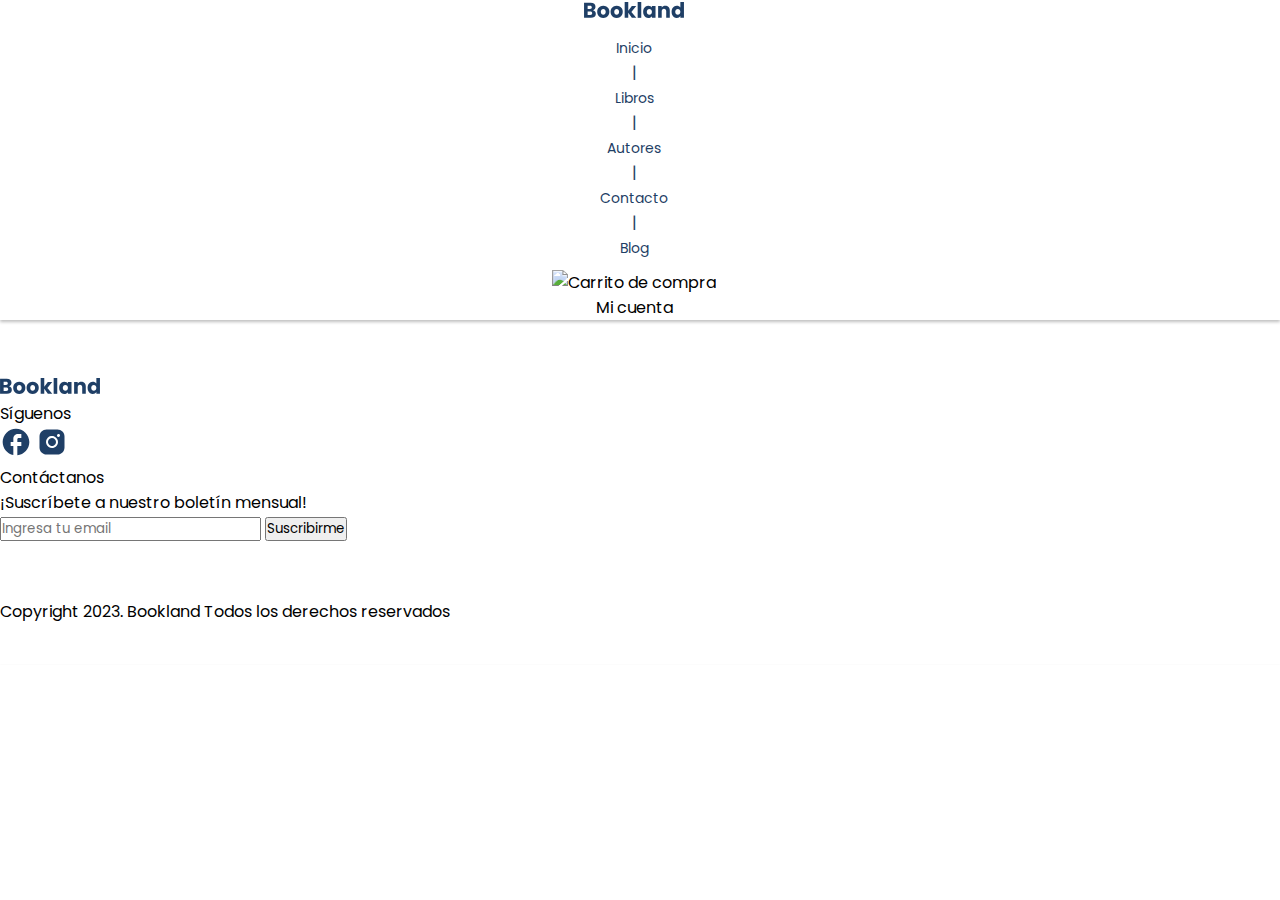
==== pages/autores.html @ 427bb7d8 "Styled Home: navbar, sections and footer." ====
<!DOCTYPE html>
<html lang="es">
    <head>
        <meta charset="UTF-8">
        <meta http-equiv="X-UA-Compatible" content="IE=edge">
        <meta name="viewport" content="width=device-width, initial-scale=1.0">
        <title>Autores</title>
        <!-- Favicon -->
        <link rel="shortcut icon" href="../book.ico" type="image/x-icon">
        <!-- Estilos-->
        <link rel="stylesheet" href="../css/style.css">
        <!-- Bootstrap -->
        <link href="https://cdn.jsdelivr.net/npm/bootstrap@5.3.0-alpha1/dist/css/bootstrap.min.css" rel="stylesheet" integrity="sha384-GLhlTQ8iRABdZLl6O3oVMWSktQOp6b7In1Zl3/Jr59b6EGGoI1aFkw7cmDA6j6gD" crossorigin="anonymous">
    </head>

    <body>

        <!-- Cabecera -->
        <header class="d-flex justify-content-around">

            <!-- Lista desordenada de navagación -->
            <nav class="navbar d-flex justify-content-around align-items-center w-100">
                <div>
                    <img src="../assets/img/Logo/blue-logo.svg" width="100px" alt="Logo Bookland">
                </div>
                <ul class="navbar-menu color-dark-blue d-flex justify-content-evenly w-50">
                    <li>
                        <a class="link-navbar" href="../index.html">Inicio</a>
                    </li>
                    <div>|</div>
                    <li>
                        <a class="link-navbar" href="./libros.html">Libros</a>
                    </li>
                    <div>|</div>
                    <li>
                        <a class="link-navbar" href="#">Autores</a>
                    </li>
                    <div>|</div>
                    <li>
                        <a class="link-navbar" href="./contacto.html">Contacto</a>
                    </li>
                    <div>|</div>
                    <li>
                        <a class="link-navbar" href="./blog.html">Blog</a>
                    </li>
                </ul>
                <div class="d-flex align-items-center">
                    <img src="../assets/img/Iconos/carrito.svg" width="32px" alt="Carrito de compra">
                    <p class="mb-0 ms-4">Mi cuenta</p>
                </div>
            </nav>

        </header>

        <main>

        </main>


        <!-- Pie de página -->
        <footer>
            <div class="d-flex justify-content-around">
                <div>
                    <img src="../assets/img/Logo/blue-logo.svg" width="100px" alt="Logo Bookland">
                </div>
                
                <div>
                    <p>Síguenos</p>
                    <div>
                        <img src="../assets/img/Iconos/facebook.svg" alt="Logo Facebook">
                        <img src="../assets/img/Iconos/instagram.svg" alt="Logo Instagram">
                    </div>
                </div>
    
                <div>
                    <p>Contáctanos</p>
                </div>
    
                <div>
                    <p>¡Suscríbete a nuestro boletín mensual!</p>
                    <div>
                        <input type="text" placeholder="Ingresa tu email">
                        <button>Suscribirme</button>
                    </div>
                </div>
            </div>

            <div class="copyright-wrapper d-flex justify-content-around w-100">
                <p>Copyright 2023. Bookland Todos los derechos reservados</p>
            </div>
            
        </footer>
        
    </body>
</html>
---- css/style.css ----
/* Imports */
@import url('https://fonts.googleapis.com/css2?family=Poppins:ital,wght@0,300;0,400;0,500;0,600;1,300;1,400;1,500;1,600&display=swap');

*{
    margin: 0;
    padding: 0;
    box-sizing: border-box;
    font-family: 'Poppins';
}

/* Estilos del Header */
header{
    box-shadow: 0px 2px 3px rgba(0, 0, 0, 0.25);
    position: sticky;
    top: 0;
    background-color: white;
    z-index: 1;
}

/* Estilos nav */
.navbar {
    text-align: center;
    max-width: 1268px;
}

.navbar-menu {
    list-style: none;
    margin: 10px;
}
.link-navbar {
    text-decoration: none;
    font-size: 14px;
    color: #1F3F66;
}


/* Estilos de la sección principal */

section {
    height: 100vh;
}

.hero-image-home img {
    width: 100%;
    max-width: 298px;
}

#hero-home {
    width: 100%;
    position: relative;
}

.hero-text-wrapper {
    width: 100%;
    max-width: 585px;
}

.title-hero-home {
    font-size: 44px;
    font-weight: bold;
    color: #1F3F66;
    margin-bottom: 8px;
}

.cta-btn {
    background-color: #1F3F66 !important;
    margin-top: 40px;
}

.hero-shapes {
    position: absolute;
    width: 100%;
    height: 100%;
    overflow: hidden;
    top: 0;
}
#hero-wavy-light-blue {
    position: absolute;
    right: 0;
    bottom: 0;
    z-index: -2;
}
#hero-wavy-dark-blue {
    position: absolute;
    right: 0;
    bottom: 0;
    z-index: -1;
}

#hero-dots {
    position: absolute;
    left: 0;
    bottom: 0;
    z-index: -1;
}

.paragraph-section {
    font-size: 16px;
    font-weight: regular;
    color: #424242;
    margin: 8px 0 0 0;
}

/* Section Novedades */

#section-novedades {
    position: relative;
    display: flex;
    justify-content: space-around;
    align-items: center;
}

.N-text-wrapper {
    width: 100%;
    max-width: 409px;
}

.N-books-wrapper {
    display: flex;
    gap: 40px;
    overflow: hidden;
}
.N-book-card {
    width: 250px;
    display: flex;
    flex-direction: column;
    align-items: center;
}
.book-cover {
    width: 250px;
    height: 312px;
    border-radius: 40px;
    overflow: hidden;
}
.book-name {
    font-weight: 700;
    margin-top: 16px;
}
.book-author {
    margin-top: 8px;
}
.book-price {
    margin-top: 24px;
}

.N-wavy-light-blue {
    position: absolute;
    width: 100%;
    height: 100%;
    overflow: hidden;
    top: 0;
}
#N-wavy-light-blue {
    position: absolute;
    left: 0;
    bottom: 0;
}

/* Section descuentos */

#section-descuentos {
    width: 100%;
    position: relative;
}

.D-text-wrapper {
    max-width: 521px;
}

.subtitle {
    font-size: 36px;
    font-weight: bold;
    color: #1F3F66
}

.D-img {
    width: 539px;
    height: 418px;
}

.D-dots {
    position: absolute;
    width: 100%;
    height: 100%;
    overflow: hidden;
    top: 0;
}
#D-dots {
    position: absolute;
    right: 0;
    bottom: 0;
}

/* Section: Bestsellers */
#section-best-sellers {
    position: relative;
    display: flex;
    justify-content: space-around;
    align-items: center;
}

#BS-shapes {
    position: absolute;
    width: 100%;
    height: 100%;
    overflow: hidden;
    top: 0;
}
#BS-left-wavy-shape {
    position: absolute;
    left: 0;
    top: 0;
}
#BS-right-wavy-shape {
    position: absolute;
    right: 0;
    bottom: 0;
}

/* Section: Article Blog */
#section-article-blog {
    width: 100%;
    position: relative;
}

.AB-text-wrapper{
    max-width: 578px;
}
.AB-img {
    width: 430px;
    height: 334px;
}

.AB-circles {
    position: absolute;
    width: 100%;
    height: 100%;
    overflow: hidden;
    top: 0;
}
#AB-circles {
    position: absolute;
    left: 44px;
    bottom: 0;
}
/* Section: Comentarios Clientes */
#section-comentarios-clientes {
    width: 100%;
    position: relative;
}

.CC-text-wrapper {
    width: 100%;
    max-width: 454px;
}

.CC-reviews {
    background-color: #1F3F66;
    width: 100%;
    height: 100%;
}
.CC-wavy-light-blue {
    position: absolute;
    width: 100%;
    height: 100%;
    overflow: hidden;
    top: 0;
}
#CC-wavy-light-blue {
    position: absolute;
    left: 0;
    bottom: 0;
}

.color-dark-blue {
    color: #1F3F66;
}

.copyright-wrapper {
    margin-top: 58px;
}

/* Estilos del Footer */

footer {
    padding: 56px 0 40px;
    background: white;
    box-shadow: 0px -2px 3px rgba(0, 0, 0, 0.25);
}
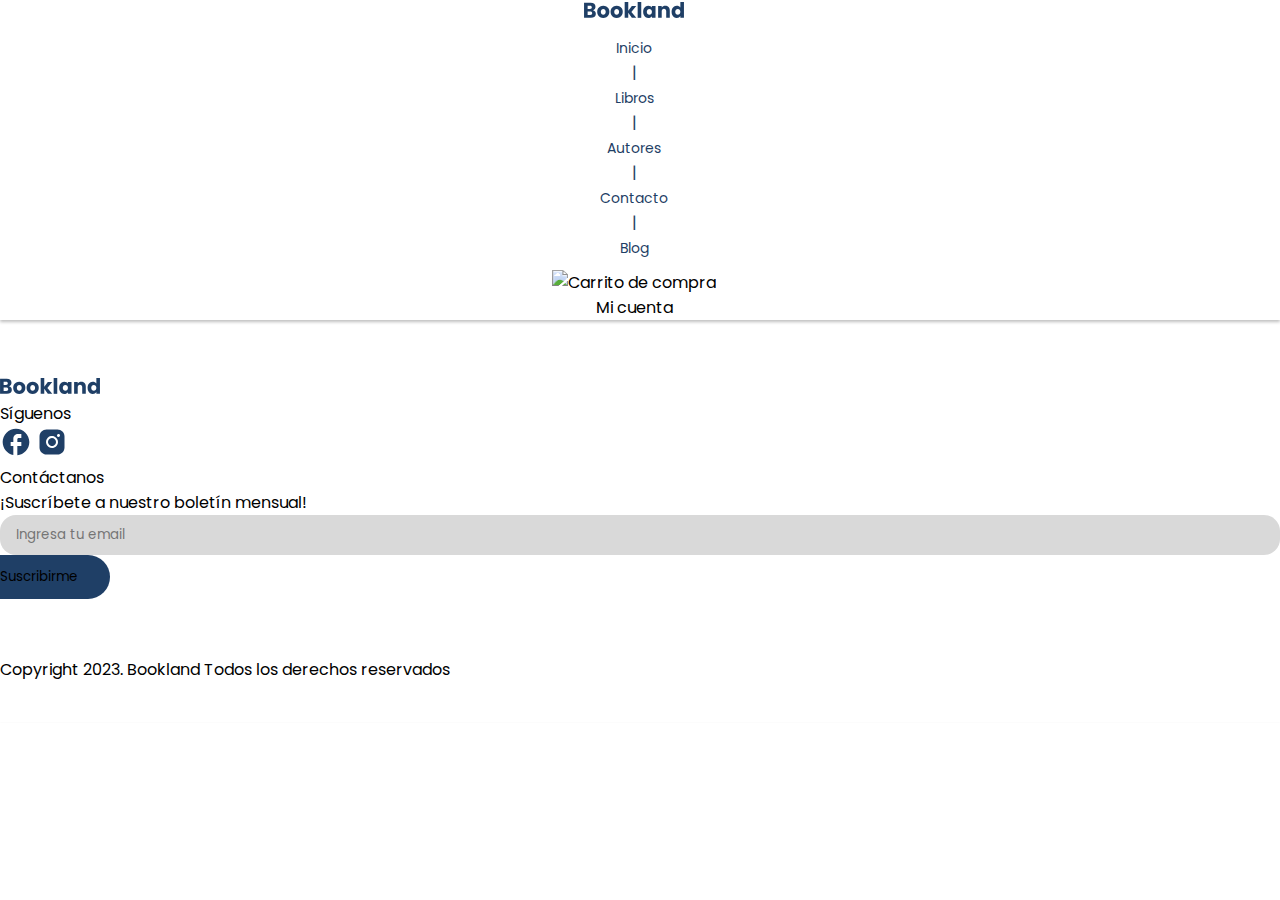
==== commit 36fae4a6: "Cambios en la página de contacto y en la home" ====
--- a/pages/autores.html
+++ b/pages/autores.html
@@ -7,10 +7,10 @@
         <title>Autores</title>
         <!-- Favicon -->
         <link rel="shortcut icon" href="../book.ico" type="image/x-icon">
+        <!-- Bootstrap -->
+        <link href="https://cdn.jsdelivr.net/npm/bootstrap@5.3.0-alpha1/dist/css/bootstrap.min.css" rel="stylesheet" integrity="sha384-GLhlTQ8iRABdZLl6O3oVMWSktQOp6b7In1Zl3/Jr59b6EGGoI1aFkw7cmDA6j6gD" crossorigin="anonymous">
         <!-- Estilos-->
         <link rel="stylesheet" href="../css/style.css">
-        <!-- Bootstrap -->
-        <link href="https://cdn.jsdelivr.net/npm/bootstrap@5.3.0-alpha1/dist/css/bootstrap.min.css" rel="stylesheet" integrity="sha384-GLhlTQ8iRABdZLl6O3oVMWSktQOp6b7In1Zl3/Jr59b6EGGoI1aFkw7cmDA6j6gD" crossorigin="anonymous">
     </head>
 
     <body>
@@ -21,7 +21,9 @@
             <!-- Lista desordenada de navagación -->
             <nav class="navbar d-flex justify-content-around align-items-center w-100">
                 <div>
-                    <img src="../assets/img/Logo/blue-logo.svg" width="100px" alt="Logo Bookland">
+                    <a href="../index.html">
+                        <img src="../assets/img/Logo/blue-logo.svg" width="100px" alt="Logo Bookland">
+                    </a>
                 </div>
                 <ul class="navbar-menu color-dark-blue d-flex justify-content-evenly w-50">
                     <li>
@@ -78,9 +80,9 @@
     
                 <div>
                     <p>¡Suscríbete a nuestro boletín mensual!</p>
-                    <div>
-                        <input type="text" placeholder="Ingresa tu email">
-                        <button>Suscribirme</button>
+                    <div class="d-flex align-items-center">
+                        <input class="footer-suscription-input" type="text" placeholder="Ingresa tu email">
+                        <button id="button-suscribe" class="btn btn-primary cta-btn">Suscribirme</button>
                     </div>
                 </div>
             </div>
--- a/css/style.css
+++ b/css/style.css
@@ -62,13 +62,27 @@
     margin-bottom: 8px;
 }
 
+#atomic-habits-img {
+    box-shadow: 0 0 10px rgba(0, 0, 0, 0.5);
+}
+
+.book-image {
+    object-fit: cover;
+    height: 100%;
+}
 .cta-btn {
-    background-color: #1F3F66 !important;
+    background-color: #1F3F66;
     margin-top: 40px;
+    border: 0;
+    border-radius: 32px;
+    padding: 12px 32px;
+}
+
+.cta-btn:hover, .cta-btn:active {
+    background-color: #9CBFE9 !important;
 }
 
 .hero-shapes {
-    position: absolute;
     width: 100%;
     height: 100%;
     overflow: hidden;
@@ -131,10 +145,12 @@
     height: 312px;
     border-radius: 40px;
     overflow: hidden;
+    text-align: center;
 }
 .book-name {
     font-weight: 700;
     margin-top: 16px;
+    text-align: center;
 }
 .book-author {
     margin-top: 8px;
@@ -148,7 +164,7 @@
     width: 100%;
     height: 100%;
     overflow: hidden;
-    top: 0;
+    z-index: -2;
 }
 #N-wavy-light-blue {
     position: absolute;
@@ -184,6 +200,7 @@
     height: 100%;
     overflow: hidden;
     top: 0;
+    z-index: -2;
 }
 #D-dots {
     position: absolute;
@@ -283,7 +300,139 @@
 /* Estilos del Footer */
 
 footer {
+    z-index: 10;
     padding: 56px 0 40px;
-    background: white;
+    background-color: white;
     box-shadow: 0px -2px 3px rgba(0, 0, 0, 0.25);
+}
+
+.social-media-icons-wrapper{
+    display: flex;
+    justify-content: space-between;
+}
+
+.social-media-icons-wrapper a{
+    color: #1F3F66;
+    font-size: 24px;
+    text-decoration: none;
+}
+
+.footer-suscription-input{
+    border: 0;
+    background-color: #D9D9D9;
+    border-radius: 16px;
+    padding: 10px 16px;
+    width: 100%; 
+}
+
+#button-suscribe {
+    margin: 0;
+    transform: translateX(-32px);
+}
+
+
+/* Estilos página de contacto */
+.title-contacto {
+    font-size: 44px;
+    font-weight: bold;
+    color: #1F3F66;
+    margin-bottom: 16px;
+}
+
+.contact-paragraph-thanks{
+    font-size: 18px;
+    color: #1F3F66;
+    font-weight: 600;
+}
+.contacto-mapa {
+    width: 539px;
+    height: 418px;
+}
+.contacto-mapa iframe{
+    width: 100%;
+    height: 100%;
+}
+
+.contact-wavies-wrapper {
+    position: absolute;
+    width: 100%;
+    height: 100%;
+    overflow: hidden;
+    top: 0;
+}
+#contact-left-top-wavy{
+    position: absolute;
+    left: 0;
+    top: 64px;
+    z-index: -1;
+}
+#contact-right-bottom-wavy{
+    position: absolute;
+    right: 0;
+    bottom: -36px;
+    z-index: -1;
+}
+
+.blue-space-left{
+    background-color: #1F3F66;
+    position: relative;
+}
+
+#white-circles{
+    position: absolute;
+    top: 40px;
+    right: -5px;
+}
+
+#C-left-wavy-shape{
+    position: absolute;
+    left: 0;
+    bottom: 0;
+
+}
+
+.contacto-formulario-wrapper h1{
+    font-weight: 600;
+    font-size: 56px;
+    color: #1F3F66;
+    margin-top: 108px;
+}
+
+#section-contacto-formulario {
+    display: grid;
+    grid-template-columns: repeat(2,1fr);
+    height: 100%;
+    
+
+}
+
+.contacto-formulario-wrapper {
+    margin-left: 80px;
+    min-width: 512px;
+}
+
+.form-label{
+    font-weight: 600;
+    font-size: 20px;
+    color: #1F3F66;
+}
+
+.input, .box-message{
+    border: 0;
+    background-color: #D9D9D9;
+    display: block;
+    border-radius: 16px;
+    padding: 10px 16px;
+    margin-top: 6px;
+    margin-bottom: 32px; 
+    width: 90%;
+}
+
+.box-message{
+    margin-bottom: 0;
+}
+
+.btn-group-wrapper{
+    width: 90%;
+    margin-bottom: 80px;
 }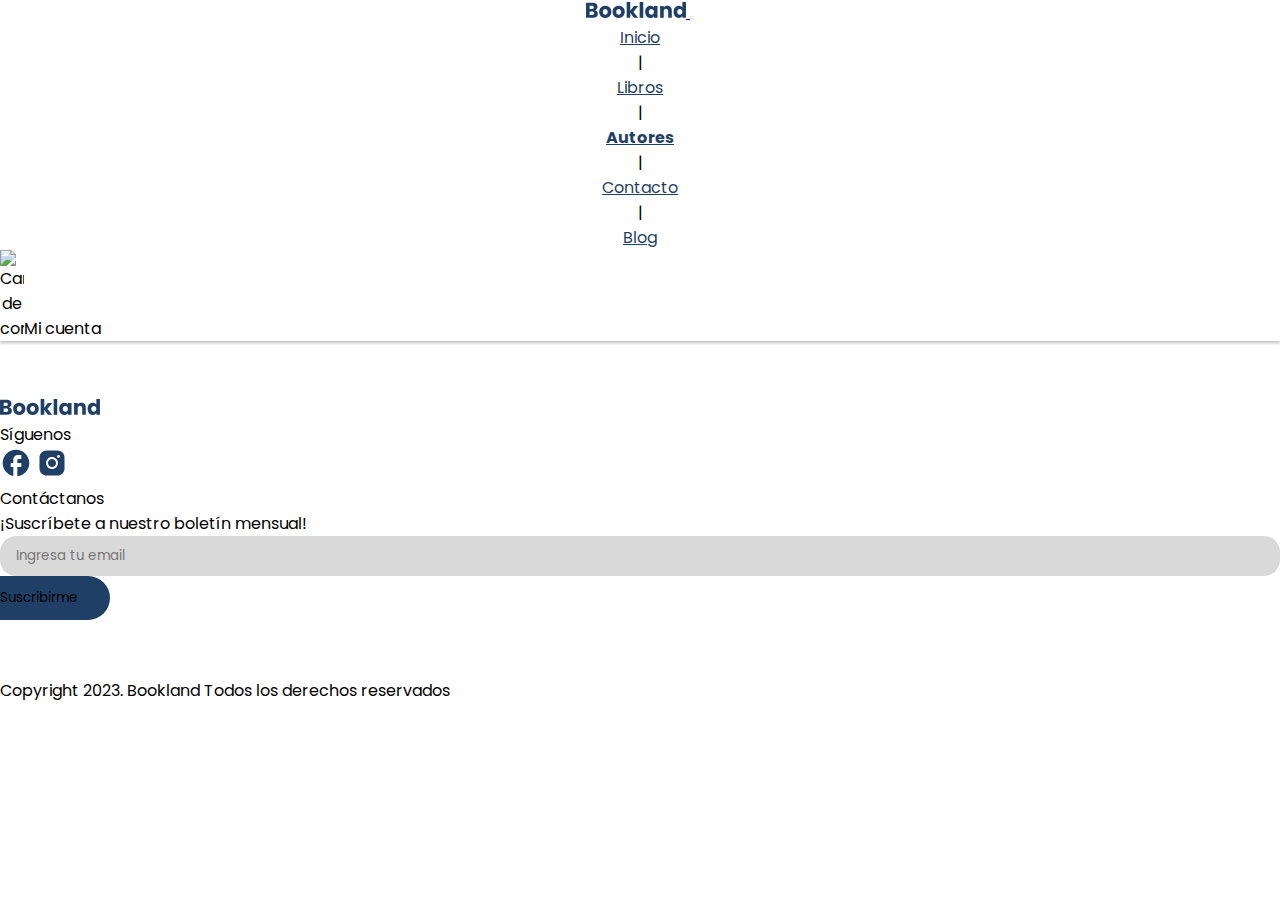
==== commit 17c078e7: "Implementación de SASS" ====
--- a/pages/autores.html
+++ b/pages/autores.html
@@ -1,97 +1,135 @@
 <!DOCTYPE html>
 <html lang="es">
-    <head>
-        <meta charset="UTF-8">
-        <meta http-equiv="X-UA-Compatible" content="IE=edge">
-        <meta name="viewport" content="width=device-width, initial-scale=1.0">
-        <title>Autores</title>
-        <!-- Favicon -->
-        <link rel="shortcut icon" href="../book.ico" type="image/x-icon">
-        <!-- Bootstrap -->
-        <link href="https://cdn.jsdelivr.net/npm/bootstrap@5.3.0-alpha1/dist/css/bootstrap.min.css" rel="stylesheet" integrity="sha384-GLhlTQ8iRABdZLl6O3oVMWSktQOp6b7In1Zl3/Jr59b6EGGoI1aFkw7cmDA6j6gD" crossorigin="anonymous">
-        <!-- Estilos-->
-        <link rel="stylesheet" href="../css/style.css">
-    </head>
+  <head>
+    <meta charset="UTF-8" />
+    <meta http-equiv="X-UA-Compatible" content="IE=edge" />
+    <meta name="viewport" content="width=device-width, initial-scale=1.0" />
+    <title>Autores</title>
+    <!-- Favicon -->
+    <link rel="shortcut icon" href="../book.ico" type="image/x-icon" />
+    <!-- Bootstrap -->
+    <link
+      href="https://cdn.jsdelivr.net/npm/bootstrap@5.3.0-alpha1/dist/css/bootstrap.min.css"
+      rel="stylesheet"
+      integrity="sha384-GLhlTQ8iRABdZLl6O3oVMWSktQOp6b7In1Zl3/Jr59b6EGGoI1aFkw7cmDA6j6gD"
+      crossorigin="anonymous"
+    />
+    <!-- Estilos-->
+    <link rel="stylesheet" href="../css/style.css" />
+  </head>
 
-    <body>
+  <body>
+    <!-- Cabecera -->
+    <header>
+      <nav class="navbar navbar-expand-lg">
+        <div class="container fluid">
+          <!-- Logotipo -->
+          <a class="navbar-brand" href="#">
+            <img
+              src="../assets/img/Logo/blue-logo.svg"
+              width="100px"
+              alt="Logo Bookland"
+            />
+          </a>
 
-        <!-- Cabecera -->
-        <header class="d-flex justify-content-around">
+          <!-- Botón del menú -->
+          <button
+            class="navbar-toggler"
+            type="button"
+            data-bs-toggle="collapse"
+            data-bs-target="#menu"
+            aria-controls="menu"
+            aria-expanded="false"
+            aria-label="Toggle navigation"
+          >
+            <span class="navbar-toggler-icon"></span>
+          </button>
 
-            <!-- Lista desordenada de navagación -->
-            <nav class="navbar d-flex justify-content-around align-items-center w-100">
-                <div>
-                    <a href="../index.html">
-                        <img src="../assets/img/Logo/blue-logo.svg" width="100px" alt="Logo Bookland">
-                    </a>
-                </div>
-                <ul class="navbar-menu color-dark-blue d-flex justify-content-evenly w-50">
-                    <li>
-                        <a class="link-navbar" href="../index.html">Inicio</a>
-                    </li>
-                    <div>|</div>
-                    <li>
-                        <a class="link-navbar" href="./libros.html">Libros</a>
-                    </li>
-                    <div>|</div>
-                    <li>
-                        <a class="link-navbar" href="#">Autores</a>
-                    </li>
-                    <div>|</div>
-                    <li>
-                        <a class="link-navbar" href="./contacto.html">Contacto</a>
-                    </li>
-                    <div>|</div>
-                    <li>
-                        <a class="link-navbar" href="./blog.html">Blog</a>
-                    </li>
-                </ul>
-                <div class="d-flex align-items-center">
-                    <img src="../assets/img/Iconos/carrito.svg" width="32px" alt="Carrito de compra">
-                    <p class="mb-0 ms-4">Mi cuenta</p>
-                </div>
-            </nav>
+          <!-- Elementos del menú colapsable -->
+          <div class="collapse navbar-collapse" id="menu">
+            <ul
+              class="ul-gap navbar-nav mb-2 mb-lg-0 justify-content-center align-items-center w-75"
+            >
+              <li class="nav-item">
+                <a class="nav-link" href="../index.html">Inicio</a>
+              </li>
+              <div>|</div>
+              <li class="nav-item">
+                <a class="nav-link" href="../pages/libros.html">Libros</a>
+              </li>
+              <div>|</div>
+              <li class="nav-item">
+                <a class="nav-link active" href="#">Autores</a>
+              </li>
+              <div>|</div>
+              <li class="nav-item">
+                <a class="nav-link" href="../pages/contacto.html">Contacto</a>
+              </li>
+              <div>|</div>
+              <li class="nav-item">
+                <a class="nav-link" href="../pages/blog.html">Blog</a>
+              </li>
+            </ul>
 
-        </header>
+            <div class="carrito-mi-cuenta-wrapper d-flex align-items-center">
+              <img
+                src="../assets/img/Iconos/carrito.svg"
+                width="24px"
+                alt="Carrito de compra"
+              />
+              <p class="mb-0 ms-4">Mi cuenta</p>
+            </div>
+          </div>
+        </div>
+      </nav>
+    </header>
 
-        <main>
+    <main></main>
 
-        </main>
+    <!-- Pie de página -->
+    <footer>
+      <div class="d-flex justify-content-around">
+        <div>
+          <img
+            src="../assets/img/Logo/blue-logo.svg"
+            width="100px"
+            alt="Logo Bookland"
+          />
+        </div>
 
+        <div>
+          <p>Síguenos</p>
+          <div>
+            <img src="../assets/img/Iconos/facebook.svg" alt="Logo Facebook" />
+            <img
+              src="../assets/img/Iconos/instagram.svg"
+              alt="Logo Instagram"
+            />
+          </div>
+        </div>
 
-        <!-- Pie de página -->
-        <footer>
-            <div class="d-flex justify-content-around">
-                <div>
-                    <img src="../assets/img/Logo/blue-logo.svg" width="100px" alt="Logo Bookland">
-                </div>
-                
-                <div>
-                    <p>Síguenos</p>
-                    <div>
-                        <img src="../assets/img/Iconos/facebook.svg" alt="Logo Facebook">
-                        <img src="../assets/img/Iconos/instagram.svg" alt="Logo Instagram">
-                    </div>
-                </div>
-    
-                <div>
-                    <p>Contáctanos</p>
-                </div>
-    
-                <div>
-                    <p>¡Suscríbete a nuestro boletín mensual!</p>
-                    <div class="d-flex align-items-center">
-                        <input class="footer-suscription-input" type="text" placeholder="Ingresa tu email">
-                        <button id="button-suscribe" class="btn btn-primary cta-btn">Suscribirme</button>
-                    </div>
-                </div>
-            </div>
+        <div>
+          <p>Contáctanos</p>
+        </div>
 
-            <div class="copyright-wrapper d-flex justify-content-around w-100">
-                <p>Copyright 2023. Bookland Todos los derechos reservados</p>
-            </div>
-            
-        </footer>
-        
-    </body>
-</html>+        <div>
+          <p>¡Suscríbete a nuestro boletín mensual!</p>
+          <div class="d-flex align-items-center">
+            <input
+              class="footer-suscription-input"
+              type="text"
+              placeholder="Ingresa tu email"
+            />
+            <button id="button-suscribe" class="btn btn-primary cta-btn">
+              Suscribirme
+            </button>
+          </div>
+        </div>
+      </div>
+
+      <div class="copyright-wrapper d-flex justify-content-around w-100">
+        <p>Copyright 2023. Bookland Todos los derechos reservados</p>
+      </div>
+    </footer>
+  </body>
+</html>
--- a/css/style.css
+++ b/css/style.css
@@ -1,438 +1,749 @@
+@charset "UTF-8";
 /* Imports */
-@import url('https://fonts.googleapis.com/css2?family=Poppins:ital,wght@0,300;0,400;0,500;0,600;1,300;1,400;1,500;1,600&display=swap');
-
-*{
-    margin: 0;
-    padding: 0;
-    box-sizing: border-box;
-    font-family: 'Poppins';
+@import url("https://fonts.googleapis.com/css2?family=Poppins:ital,wght@0,300;0,400;0,500;0,600;1,300;1,400;1,500;1,600&display=swap");
+/* Variables */
+* {
+  margin: 0;
+  padding: 0;
+  box-sizing: border-box;
+  font-family: "Poppins";
 }
 
 /* Estilos del Header */
-header{
-    box-shadow: 0px 2px 3px rgba(0, 0, 0, 0.25);
-    position: sticky;
-    top: 0;
-    background-color: white;
-    z-index: 1;
+header {
+  box-shadow: 0px 2px 3px rgba(0, 0, 0, 0.25);
+  position: sticky;
+  top: 0;
+  background-color: white;
+  z-index: 1;
 }
 
 /* Estilos nav */
 .navbar {
-    text-align: center;
-    max-width: 1268px;
+  text-align: center;
 }
 
 .navbar-menu {
-    list-style: none;
-    margin: 10px;
-}
+  list-style: none;
+  margin: 10px;
+}
+
 .link-navbar {
-    text-decoration: none;
-    font-size: 14px;
-    color: #1F3F66;
-}
-
-
-/* Estilos de la sección principal */
-
+  text-decoration: none;
+  font-size: 14px;
+  color: #1F3F66;
+}
+
+.ul-gap {
+  gap: 24px;
+}
+
+.carrito-mi-cuenta-wrapper {
+  display: flex;
+  align-items: end;
+}
+
+.nav-link {
+  color: #1F3F66;
+}
+
+.nav-link.active {
+  font-weight: bold;
+}
+
+/* Estilos de la Hero Home Index */
 section {
-    height: 100vh;
+  height: 100vh;
 }
 
 .hero-image-home img {
+  width: 100%;
+  max-width: 430px;
+  margin-left: -100px;
+}
+
+#hero-home {
+  position: relative;
+  display: grid;
+  grid-template-columns: 1fr 1fr;
+  height: calc(100vh - 60px);
+  width: 100%;
+}
+
+.hero-text-wrapper {
+  display: flex;
+  flex-direction: column;
+  justify-content: center;
+  align-items: center;
+  width: 100%;
+}
+
+.hero-text-wrapper div:first-child {
+  max-width: 580px;
+}
+
+.title-hero-home {
+  font-size: 64px;
+  font-weight: bold;
+  color: #1F3F66;
+  margin-bottom: 16px;
+}
+
+.home-paragraph-wrapper {
+  max-width: 500px;
+}
+
+.hero-image-home {
+  position: relative;
+  display: flex;
+  flex-direction: column;
+  justify-content: center;
+  align-items: center;
+  width: 100%;
+}
+
+.book-image {
+  object-fit: cover;
+  height: 100%;
+  box-shadow: 5px 6px 5px 1px rgba(0, 0, 0, 0.31);
+}
+
+.cta-btn {
+  background-color: #1F3F66;
+  margin-top: 40px;
+  border: 0;
+  border-radius: 32px;
+  padding: 12px 32px;
+}
+
+.cta-btn:hover, .cta-btn:active {
+  background-color: #9CBFE9 !important;
+}
+
+.hero-dots-wrapper {
+  position: absolute;
+  width: 100%;
+  bottom: 0;
+  left: 0;
+}
+
+.hero-wavys-wrapper {
+  position: absolute;
+  width: 100%;
+  height: 100%;
+  background-image: url("../assets/img/SVGs/hero-wavy-shapes.svg");
+  background-size: contain;
+  background-position: bottom right;
+  background-repeat: no-repeat;
+  z-index: -2;
+}
+
+#hero-dots {
+  position: absolute;
+  left: 0;
+  bottom: 0;
+  z-index: -1;
+}
+
+.paragraph-section {
+  font-size: 16px;
+  font-weight: regular;
+  color: #424242;
+  margin: 8px 0 0 0;
+}
+
+/* Responsive de la Hero Home Index */
+@media screen and (max-width: 991px) {
+  #hero-home {
+    display: grid;
+    grid-template-columns: 1fr;
+  }
+}
+/* Section Novedades Index */
+#section-novedades {
+  position: relative;
+  display: grid;
+  grid-template-columns: 0.5fr 1fr;
+  height: 100vh;
+}
+
+.N-text-wrapper {
+  display: flex;
+  flex-direction: column;
+  justify-content: center;
+  align-items: center;
+  width: 100%;
+}
+
+.N-text-wrapper div:first-child {
+  max-width: 409px;
+}
+
+.N-books-wrapper {
+  display: flex;
+  justify-content: center;
+  align-items: center;
+  width: 100%;
+  gap: 40px;
+  overflow: hidden;
+}
+
+.N-book-card {
+  width: 250px;
+  display: flex;
+  flex-direction: column;
+  align-items: center;
+}
+
+.book-cover {
+  width: 250px;
+  height: 312px;
+  /* overflow: hidden; */
+  text-align: center;
+}
+
+.book-name {
+  font-size: 18px;
+  font-weight: bold;
+  color: #1F3F66;
+  margin-top: 16px;
+  text-align: center;
+}
+
+.book-author {
+  margin-top: 8px;
+}
+
+.book-price {
+  font-size: 24px;
+  color: #1F3F66;
+  margin-top: 24px;
+}
+
+.N-wavy-light-blue {
+  position: absolute;
+  width: 100%;
+  height: 100%;
+  overflow: hidden;
+  z-index: -2;
+}
+
+#N-wavy-light-blue {
+  position: absolute;
+  left: 0;
+  bottom: 0;
+}
+
+/* Responsive de la Sección Novedades Index */
+@media screen and (max-width: 991px) {
+  #section-novedades {
+    display: grid;
+    grid-template-columns: 1fr;
+    grid-template-rows: 0.4fr 0.45fr;
+  }
+}
+/* Section descuentos Index */
+#section-descuentos {
+  position: relative;
+  display: grid;
+  grid-template-columns: repeat(2, 1fr);
+  height: 100vh;
+}
+
+.D-img {
+  display: flex;
+  justify-content: center;
+  align-items: center;
+  margin: 0 auto;
+  width: 100%;
+  height: 100%;
+}
+
+.D-img img {
+  width: 684px;
+  height: 684px;
+}
+
+.D-text-wrapper {
+  display: flex;
+  flex-direction: column;
+  justify-content: center;
+  align-items: center;
+  width: 100%;
+}
+
+.D-text-wrapper div:first-child {
+  max-width: 529px;
+}
+
+.subtitle {
+  font-size: 40px;
+  font-weight: bold;
+  color: #1F3F66;
+  margin-bottom: 16px;
+}
+
+.D-big-dark-blue-wavy-wrapper {
+  position: absolute;
+  width: 100%;
+  height: 100%;
+  overflow: hidden;
+  top: 0;
+  z-index: -2;
+}
+
+#D-big-dark-blue-wavy {
+  width: 100%;
+  position: absolute;
+  right: 0;
+  bottom: 0;
+}
+
+.D-big-light-blue-wavy {
+  position: absolute;
+  width: 100%;
+  height: 100%;
+  overflow: hidden;
+  top: 0;
+  z-index: -1;
+}
+
+#D-big-light-blue-wavy {
+  width: 100%;
+  position: absolute;
+  right: 0;
+  bottom: -32px;
+}
+
+/* Responsive de la Sección Descuentos Index */
+@media screen and (max-width: 991px) {
+  #section-descuentos {
+    display: grid;
+    grid-template-columns: 1fr;
+    grid-template-rows: 0.5fr 0.3fr;
+  }
+}
+/* Section: Bestsellers Index */
+#section-best-sellers {
+  position: relative;
+  display: grid;
+  grid-template-columns: 0.5fr 1fr;
+  grid-template-rows: 1fr;
+  height: 100vh;
+}
+
+#BS-shapes {
+  position: absolute;
+  width: 100%;
+  height: 100%;
+  overflow: hidden;
+  top: 0;
+}
+
+#BS-right-wavy-shape {
+  position: absolute;
+  right: 0;
+  bottom: 0;
+}
+
+/* Responsive de la Sección Best Sellers Index */
+@media screen and (max-width: 991px) {
+  #section-best-sellers {
+    display: grid;
+    grid-template-columns: 1fr;
+    grid-template-rows: 0.4fr 0.5fr;
+  }
+}
+/* Section: Article Blog Index */
+#section-article-blog {
+  position: relative;
+  display: grid;
+  grid-template-columns: repeat(2, 1fr);
+  height: 100vh;
+}
+
+.AB-text-wrapper {
+  display: flex;
+  flex-direction: column;
+  justify-content: center;
+  align-items: center;
+  width: 100%;
+}
+
+.AB-text-wrapper div:first-child {
+  max-width: 529px;
+}
+
+.AB-img-wrapper {
+  display: flex;
+  flex-direction: column;
+  justify-content: center;
+  align-items: start;
+  width: 100%;
+  overflow: hidden;
+}
+
+.AB-image {
+  object-fit: cover;
+  height: 100%;
+}
+
+.AB-circles {
+  position: absolute;
+  width: 100%;
+  height: 100%;
+  overflow: hidden;
+  top: 0;
+  z-index: -2;
+}
+
+#AB-circles {
+  position: absolute;
+  left: 1150px;
+  bottom: 0;
+}
+
+/* Responsive de la Sección Article Blog Index */
+@media screen and (max-width: 991px) {
+  #section-article-blog {
+    display: grid;
+    grid-template-columns: 1fr;
+    grid-template-rows: 0.8fr 1fr;
+  }
+  .AB-image {
+    height: 100%;
     width: 100%;
-    max-width: 298px;
-}
-
-#hero-home {
-    width: 100%;
-    position: relative;
-}
-
-.hero-text-wrapper {
-    width: 100%;
-    max-width: 585px;
-}
-
-.title-hero-home {
-    font-size: 44px;
-    font-weight: bold;
-    color: #1F3F66;
-    margin-bottom: 8px;
-}
-
-#atomic-habits-img {
-    box-shadow: 0 0 10px rgba(0, 0, 0, 0.5);
-}
-
-.book-image {
-    object-fit: cover;
-    height: 100%;
-}
-.cta-btn {
-    background-color: #1F3F66;
-    margin-top: 40px;
-    border: 0;
-    border-radius: 32px;
-    padding: 12px 32px;
-}
-
-.cta-btn:hover, .cta-btn:active {
-    background-color: #9CBFE9 !important;
-}
-
-.hero-shapes {
-    width: 100%;
-    height: 100%;
-    overflow: hidden;
-    top: 0;
-}
-#hero-wavy-light-blue {
-    position: absolute;
-    right: 0;
-    bottom: 0;
-    z-index: -2;
-}
-#hero-wavy-dark-blue {
-    position: absolute;
-    right: 0;
-    bottom: 0;
-    z-index: -1;
-}
-
-#hero-dots {
-    position: absolute;
-    left: 0;
-    bottom: 0;
-    z-index: -1;
-}
-
-.paragraph-section {
-    font-size: 16px;
-    font-weight: regular;
-    color: #424242;
-    margin: 8px 0 0 0;
-}
-
-/* Section Novedades */
-
-#section-novedades {
-    position: relative;
-    display: flex;
-    justify-content: space-around;
-    align-items: center;
-}
-
-.N-text-wrapper {
-    width: 100%;
-    max-width: 409px;
-}
-
-.N-books-wrapper {
-    display: flex;
-    gap: 40px;
-    overflow: hidden;
-}
-.N-book-card {
-    width: 250px;
+  }
+}
+/* Section: Comentarios Clientes Index */
+#section-comentarios-clientes {
+  position: relative;
+  display: grid;
+  grid-template-columns: repeat(2, 1fr);
+  height: 100vh;
+}
+
+.CC-text-wrapper {
+  display: flex;
+  flex-direction: column;
+  justify-content: center;
+  align-items: center;
+  width: 100%;
+}
+
+.CC-text-wrapper div:first-child {
+  max-width: 454px;
+}
+
+.CC-reviews-wrapper {
+  display: flex;
+  flex-direction: column;
+  justify-content: center;
+  align-items: center;
+  gap: 60px;
+  width: 100%;
+  color: #ededed;
+  font-size: 14px;
+  padding: 40px auto;
+}
+
+.review-impar-photo {
+  display: flex;
+  justify-content: center;
+  align-items: end;
+}
+
+.review-impar {
+  background-color: #3771B8;
+  padding: 24px 40px;
+  border-radius: 16px;
+  max-width: 297px;
+  max-height: 208px;
+}
+
+.review-par-photo {
+  display: flex;
+  justify-content: center;
+  align-items: end;
+  align-self: start;
+}
+
+.review-par {
+  background-color: #87AFE0;
+  padding: 24px 40px;
+  border-radius: 16px;
+  max-width: 297px;
+  max-height: 208px;
+}
+
+.name-costumer {
+  font-weight: bold;
+}
+
+.photo-costumer-wrapper {
+  max-width: 56px;
+  max-height: 56px;
+}
+
+.photo-costumer {
+  width: 100%;
+  height: 100%;
+}
+
+.CC-wavy-light-blue {
+  position: absolute;
+  width: 100%;
+  height: 100%;
+  overflow: hidden;
+  top: 0;
+  z-index: -2;
+}
+
+#CC-wavy-light-blue {
+  position: absolute;
+  left: 0;
+  bottom: 0;
+}
+
+.color-dark-blue {
+  color: #1F3F66;
+}
+
+.copyright-wrapper {
+  margin-top: 58px;
+}
+
+/* Responsive de la Sección Comentarios Clientes Index */
+@media screen and (max-width: 991px) {
+  #section-comentarios-clientes {
+    display: grid;
+    grid-template-columns: 1fr;
+  }
+}
+/* Estilos página de libros */
+.section-books-banner {
+  width: 100%;
+  height: 100%;
+}
+
+.banner-s-books {
+  width: 100%;
+}
+
+/* Estilos página de Contacto */
+#contacto-ubicacion {
+  display: grid;
+  grid-template-columns: 1fr 1fr;
+  height: 100vh;
+}
+
+.C-text-wrapper {
+  display: flex;
+  flex-direction: column;
+  justify-content: center;
+  align-items: center;
+  width: 100%;
+}
+
+.C-text-wrapper div:first-child {
+  max-width: 520px;
+}
+
+.bookstore-illustration {
+  display: flex;
+  flex-direction: column;
+  justify-content: center;
+  align-items: center;
+  width: 100%;
+}
+
+.bookstore-illustration div:first-child {
+  max-width: 559px;
+}
+
+.bookstore-illustration-wrapper {
+  max-width: 560px;
+  max-height: 472px;
+}
+
+.bs-illustration {
+  width: 100%;
+  height: 100%;
+}
+
+.map-title {
+  font-size: 56px;
+  font-weight: bold;
+  color: #2A568C;
+  text-align: center;
+  margin-top: 64px;
+  margin-bottom: 64px;
+}
+
+/*
+.contacto-mapa-wrapper {
     display: flex;
     flex-direction: column;
+    justify-content:center;
     align-items: center;
-}
-.book-cover {
-    width: 250px;
-    height: 312px;
-    border-radius: 40px;
-    overflow: hidden;
-    text-align: center;
-}
-.book-name {
-    font-weight: 700;
-    margin-top: 16px;
-    text-align: center;
-}
-.book-author {
-    margin-top: 8px;
-}
-.book-price {
-    margin-top: 24px;
-}
-
-.N-wavy-light-blue {
-    position: absolute;
     width: 100%;
-    height: 100%;
-    overflow: hidden;
-    z-index: -2;
-}
-#N-wavy-light-blue {
-    position: absolute;
-    left: 0;
-    bottom: 0;
-}
-
-/* Section descuentos */
-
-#section-descuentos {
-    width: 100%;
-    position: relative;
-}
-
-.D-text-wrapper {
-    max-width: 521px;
-}
-
-.subtitle {
-    font-size: 36px;
-    font-weight: bold;
-    color: #1F3F66
-}
-
-.D-img {
-    width: 539px;
-    height: 418px;
-}
-
-.D-dots {
-    position: absolute;
-    width: 100%;
-    height: 100%;
-    overflow: hidden;
-    top: 0;
-    z-index: -2;
-}
-#D-dots {
-    position: absolute;
-    right: 0;
-    bottom: 0;
-}
-
-/* Section: Bestsellers */
-#section-best-sellers {
-    position: relative;
-    display: flex;
-    justify-content: space-around;
-    align-items: center;
-}
-
-#BS-shapes {
-    position: absolute;
-    width: 100%;
-    height: 100%;
-    overflow: hidden;
-    top: 0;
-}
-#BS-left-wavy-shape {
-    position: absolute;
-    left: 0;
-    top: 0;
-}
-#BS-right-wavy-shape {
-    position: absolute;
-    right: 0;
-    bottom: 0;
-}
-
-/* Section: Article Blog */
-#section-article-blog {
-    width: 100%;
-    position: relative;
-}
-
-.AB-text-wrapper{
-    max-width: 578px;
-}
-.AB-img {
-    width: 430px;
-    height: 334px;
-}
-
-.AB-circles {
-    position: absolute;
-    width: 100%;
-    height: 100%;
-    overflow: hidden;
-    top: 0;
-}
-#AB-circles {
-    position: absolute;
-    left: 44px;
-    bottom: 0;
-}
-/* Section: Comentarios Clientes */
-#section-comentarios-clientes {
-    width: 100%;
-    position: relative;
-}
-
-.CC-text-wrapper {
-    width: 100%;
-    max-width: 454px;
-}
-
-.CC-reviews {
-    background-color: #1F3F66;
-    width: 100%;
-    height: 100%;
-}
-.CC-wavy-light-blue {
-    position: absolute;
-    width: 100%;
-    height: 100%;
-    overflow: hidden;
-    top: 0;
-}
-#CC-wavy-light-blue {
-    position: absolute;
-    left: 0;
-    bottom: 0;
-}
-
-.color-dark-blue {
-    color: #1F3F66;
-}
-
-.copyright-wrapper {
-    margin-top: 58px;
-}
-
+}
+*/
+.title-contacto {
+  font-size: 44px;
+  font-weight: bold;
+  color: #1F3F66;
+  margin-bottom: 16px;
+}
+
+.contact-paragraph-thanks {
+  font-size: 18px;
+  color: #1F3F66;
+  font-weight: 600;
+}
+
+.contacto-mapa {
+  width: 539px;
+  height: 418px;
+}
+
+.contacto-mapa iframe {
+  width: 100%;
+  height: 100%;
+}
+
+.contact-wavies-wrapper {
+  position: absolute;
+  width: 100%;
+  height: 100%;
+  overflow: hidden;
+  top: 0;
+  z-index: -1;
+}
+
+#contact-left-top-wavy {
+  position: absolute;
+  left: 0;
+  top: 64px;
+  z-index: -1;
+}
+
+#contact-right-bottom-wavy {
+  position: absolute;
+  right: 0;
+  bottom: 0;
+  z-index: -1;
+}
+
+.blue-space-left {
+  background-color: #1F3F66;
+  position: relative;
+}
+
+#white-circles {
+  position: absolute;
+  top: 40px;
+  right: -5px;
+}
+
+#C-left-wavy-shape {
+  position: absolute;
+  left: 0;
+  bottom: 0;
+}
+
+.contacto-formulario-wrapper h1 {
+  font-weight: 600;
+  font-size: 56px;
+  color: #1F3F66;
+  margin-top: 108px;
+}
+
+#section-contacto-formulario {
+  display: grid;
+  grid-template-columns: repeat(2, 1fr);
+  height: 100%;
+}
+
+.contacto-formulario-wrapper {
+  margin-left: 80px;
+  min-width: 512px;
+}
+
+.form-label {
+  font-weight: 600;
+  font-size: 20px;
+  color: #1F3F66;
+}
+
+.input, .box-message {
+  border: 0;
+  background-color: #D9D9D9;
+  display: block;
+  border-radius: 16px;
+  padding: 10px 16px;
+  margin-top: 6px;
+  margin-bottom: 32px;
+  width: 90%;
+}
+
+.box-message {
+  margin-bottom: 0;
+}
+
+.btn-group-wrapper {
+  width: 90%;
+  margin-bottom: 80px;
+}
+
+/* Responsive de la Página de Contacto 
+Sección Contacto Ubicación */
+@media screen and (max-width: 991px) {
+  #contacto-ubicacion {
+    display: grid;
+    grid-template-columns: 1fr;
+    margin: auto 80px;
+  }
+}
+/* Responsive de la Página de Contacto 
+Sección Contacto Formulario */
+@media screen and (max-width: 991px) {
+  #section-contacto-formulario {
+    display: grid;
+    grid-template-columns: 1fr;
+  }
+}
 /* Estilos del Footer */
-
 footer {
-    z-index: 10;
-    padding: 56px 0 40px;
-    background-color: white;
-    box-shadow: 0px -2px 3px rgba(0, 0, 0, 0.25);
-}
-
-.social-media-icons-wrapper{
-    display: flex;
-    justify-content: space-between;
-}
-
-.social-media-icons-wrapper a{
-    color: #1F3F66;
-    font-size: 24px;
-    text-decoration: none;
-}
-
-.footer-suscription-input{
-    border: 0;
-    background-color: #D9D9D9;
-    border-radius: 16px;
-    padding: 10px 16px;
-    width: 100%; 
+  z-index: 10;
+  padding: 56px 0 40px;
+  background-color: white;
+  box-shadow: 0px -2px 3px rgba(0, 0, 0, 0.25);
+}
+
+.social-media-icons-wrapper {
+  display: flex;
+  align-items: center;
+  gap: 24px;
+}
+
+.social-media-icons-wrapper a {
+  color: #1F3F66;
+  font-size: 32px;
+  text-decoration: none;
+}
+
+.footer-suscription-input {
+  border: 0;
+  background-color: #D9D9D9;
+  border-radius: 16px;
+  padding: 10px 16px;
+  width: 100%;
 }
 
 #button-suscribe {
-    margin: 0;
-    transform: translateX(-32px);
-}
-
-
-/* Estilos página de contacto */
-.title-contacto {
-    font-size: 44px;
-    font-weight: bold;
-    color: #1F3F66;
-    margin-bottom: 16px;
-}
-
-.contact-paragraph-thanks{
-    font-size: 18px;
-    color: #1F3F66;
-    font-weight: 600;
-}
-.contacto-mapa {
-    width: 539px;
-    height: 418px;
-}
-.contacto-mapa iframe{
-    width: 100%;
-    height: 100%;
-}
-
-.contact-wavies-wrapper {
-    position: absolute;
-    width: 100%;
-    height: 100%;
-    overflow: hidden;
-    top: 0;
-}
-#contact-left-top-wavy{
-    position: absolute;
-    left: 0;
-    top: 64px;
-    z-index: -1;
-}
-#contact-right-bottom-wavy{
-    position: absolute;
-    right: 0;
-    bottom: -36px;
-    z-index: -1;
-}
-
-.blue-space-left{
-    background-color: #1F3F66;
-    position: relative;
-}
-
-#white-circles{
-    position: absolute;
-    top: 40px;
-    right: -5px;
-}
-
-#C-left-wavy-shape{
-    position: absolute;
-    left: 0;
-    bottom: 0;
-
-}
-
-.contacto-formulario-wrapper h1{
-    font-weight: 600;
-    font-size: 56px;
-    color: #1F3F66;
-    margin-top: 108px;
-}
-
-#section-contacto-formulario {
-    display: grid;
-    grid-template-columns: repeat(2,1fr);
-    height: 100%;
-    
-
-}
-
-.contacto-formulario-wrapper {
-    margin-left: 80px;
-    min-width: 512px;
-}
-
-.form-label{
-    font-weight: 600;
-    font-size: 20px;
-    color: #1F3F66;
-}
-
-.input, .box-message{
-    border: 0;
-    background-color: #D9D9D9;
-    display: block;
-    border-radius: 16px;
-    padding: 10px 16px;
-    margin-top: 6px;
-    margin-bottom: 32px; 
-    width: 90%;
-}
-
-.box-message{
-    margin-bottom: 0;
-}
-
-.btn-group-wrapper{
-    width: 90%;
-    margin-bottom: 80px;
-}+  margin: 0;
+  transform: translateX(-32px);
+}
+
+/*# sourceMappingURL=style.css.map */
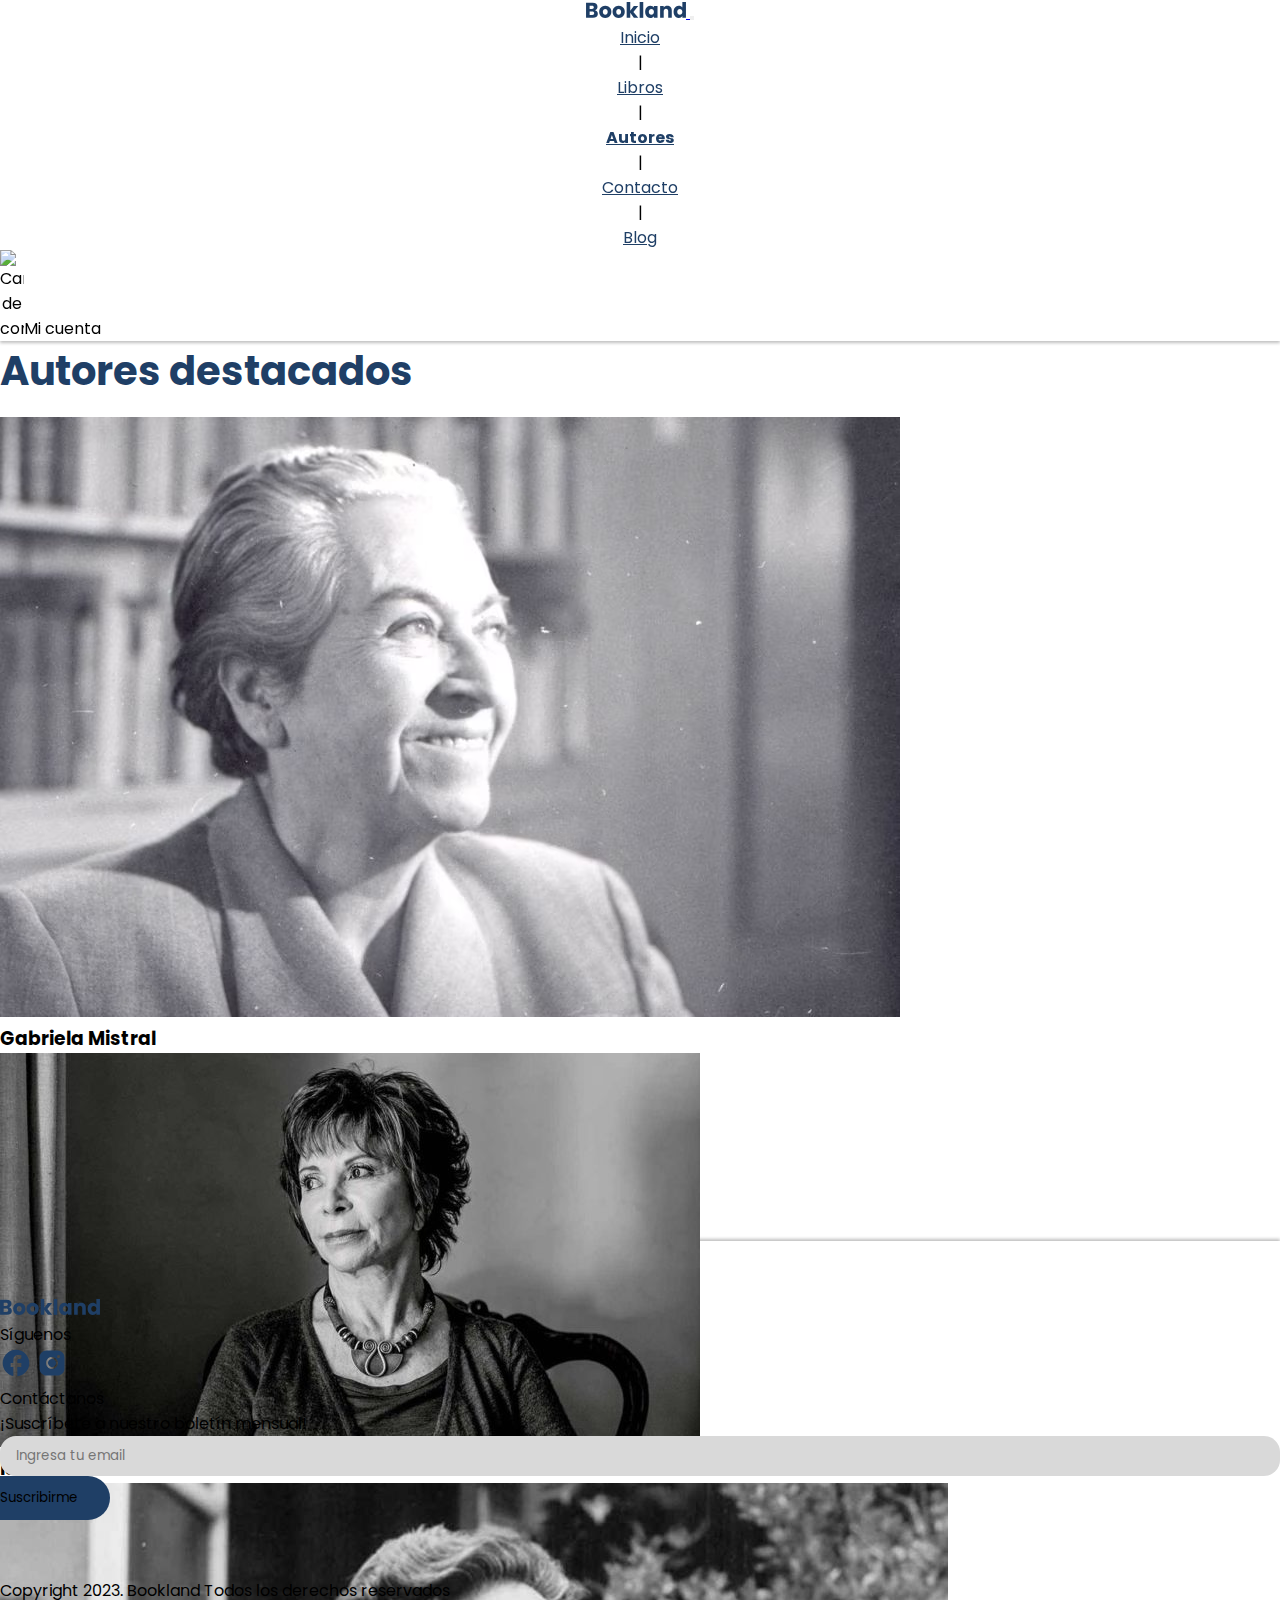
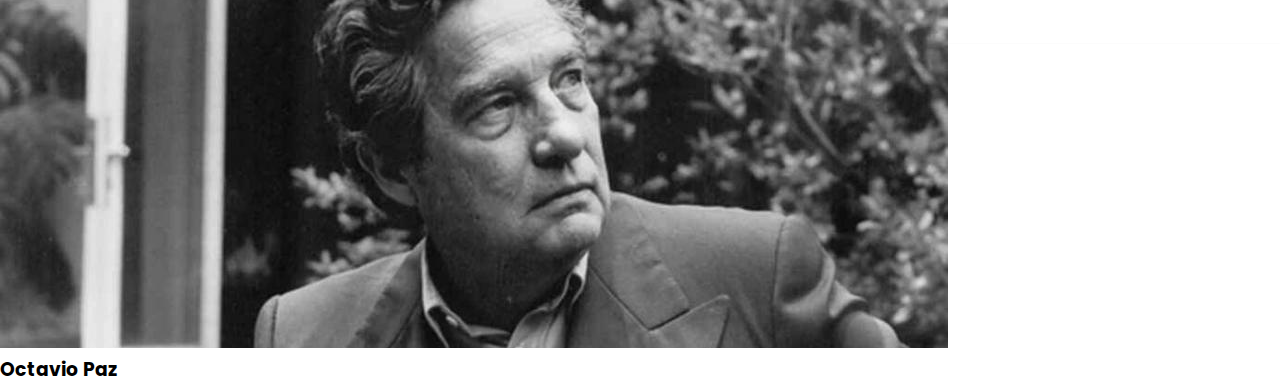
==== commit 4fa84a50: "Modificaciones a los estilos con SASS y adición de nuevo contenido en la página Autores" ====
--- a/pages/autores.html
+++ b/pages/autores.html
@@ -24,7 +24,7 @@
       <nav class="navbar navbar-expand-lg">
         <div class="container fluid">
           <!-- Logotipo -->
-          <a class="navbar-brand" href="#">
+          <a class="navbar-brand" href="../index.html">
             <img
               src="../assets/img/Logo/blue-logo.svg"
               width="100px"
@@ -51,23 +51,25 @@
               class="ul-gap navbar-nav mb-2 mb-lg-0 justify-content-center align-items-center w-75"
             >
               <li class="nav-item">
-                <a class="nav-link" href="../index.html">Inicio</a>
+                <a class="nav-link nl" href="../index.html">Inicio</a>
               </li>
               <div>|</div>
               <li class="nav-item">
-                <a class="nav-link" href="../pages/libros.html">Libros</a>
+                <a class="nav-link nl" href="../pages/libros.html">Libros</a>
               </li>
               <div>|</div>
               <li class="nav-item">
-                <a class="nav-link active" href="#">Autores</a>
+                <a class="nav-link active nl" href="#">Autores</a>
               </li>
               <div>|</div>
               <li class="nav-item">
-                <a class="nav-link" href="../pages/contacto.html">Contacto</a>
+                <a class="nav-link nl" href="../pages/contacto.html"
+                  >Contacto</a
+                >
               </li>
               <div>|</div>
               <li class="nav-item">
-                <a class="nav-link" href="../pages/blog.html">Blog</a>
+                <a class="nav-link nl" href="../pages/blog.html">Blog</a>
               </li>
             </ul>
 
@@ -84,7 +86,41 @@
       </nav>
     </header>
 
-    <main></main>
+    <main>
+      <section id="autores-destacados">
+        <div class="AD-title-wrapper">
+          <div>
+            <h1 class="subtitle">Autores destacados</h1>
+          </div>
+        </div>
+
+        <div class="cards-autores-wrapper">
+          <div class="card-autora">
+            <img
+              src="../assets/img/Autores/gabriela-mistral.jpeg"
+              alt="foto-gabriela-mistral"
+            />
+            <h3>Gabriela Mistral</h3>
+          </div>
+
+          <div class="card-autora">
+            <img
+              src="../assets/img/Autores/isabel-allende.jpeg"
+              alt="foto-isabel-allende"
+            />
+            <h3>Isabel Allende</h3>
+          </div>
+
+          <div class="card-autora">
+            <img
+              src="../assets/img/Autores/octavio-paz.jpeg"
+              alt="foto-octavio-paz"
+            />
+            <h3>Octavio Paz</h3>
+          </div>
+        </div>
+      </section>
+    </main>
 
     <!-- Pie de página -->
     <footer>
--- a/css/style.css
+++ b/css/style.css
@@ -51,11 +51,11 @@
   font-weight: bold;
 }
 
-/* Estilos de la Hero Home Index */
 section {
   height: 100vh;
 }
 
+/* Estilos de la Hero Home Index */
 .hero-image-home img {
   width: 100%;
   max-width: 430px;
@@ -248,6 +248,9 @@
   display: grid;
   grid-template-columns: repeat(2, 1fr);
   height: 100vh;
+  background-image: url("../assets/img/PNGs/wavys-section-descuento.png");
+  background-repeat: repeat-x;
+  background-position: bottom;
 }
 
 .D-img {
@@ -260,8 +263,9 @@
 }
 
 .D-img img {
-  width: 684px;
-  height: 684px;
+  width: 660px;
+  height: 660px;
+  margin-bottom: 120px;
 }
 
 .D-text-wrapper {
@@ -274,6 +278,7 @@
 
 .D-text-wrapper div:first-child {
   max-width: 529px;
+  margin-bottom: 120px;
 }
 
 .subtitle {
@@ -571,24 +576,30 @@
   height: 100%;
 }
 
+#section-mapa-wrapper {
+  background-color: #ededed;
+  height: auto;
+  margin-bottom: 80px;
+}
+
 .map-title {
-  font-size: 56px;
-  font-weight: bold;
+  font-size: 24px;
+  font-weight: normal;
   color: #2A568C;
   text-align: center;
-  margin-top: 64px;
-  margin-bottom: 64px;
-}
-
-/*
-.contacto-mapa-wrapper {
-    display: flex;
-    flex-direction: column;
-    justify-content:center;
-    align-items: center;
-    width: 100%;
-}
-*/
+  padding-top: 64px;
+  padding-bottom: 64px;
+  margin-bottom: 0px;
+}
+
+.mapa-wrapper {
+  padding-bottom: 80px;
+}
+
+.map {
+  flex-grow: 1;
+}
+
 .title-contacto {
   font-size: 44px;
   font-weight: bold;
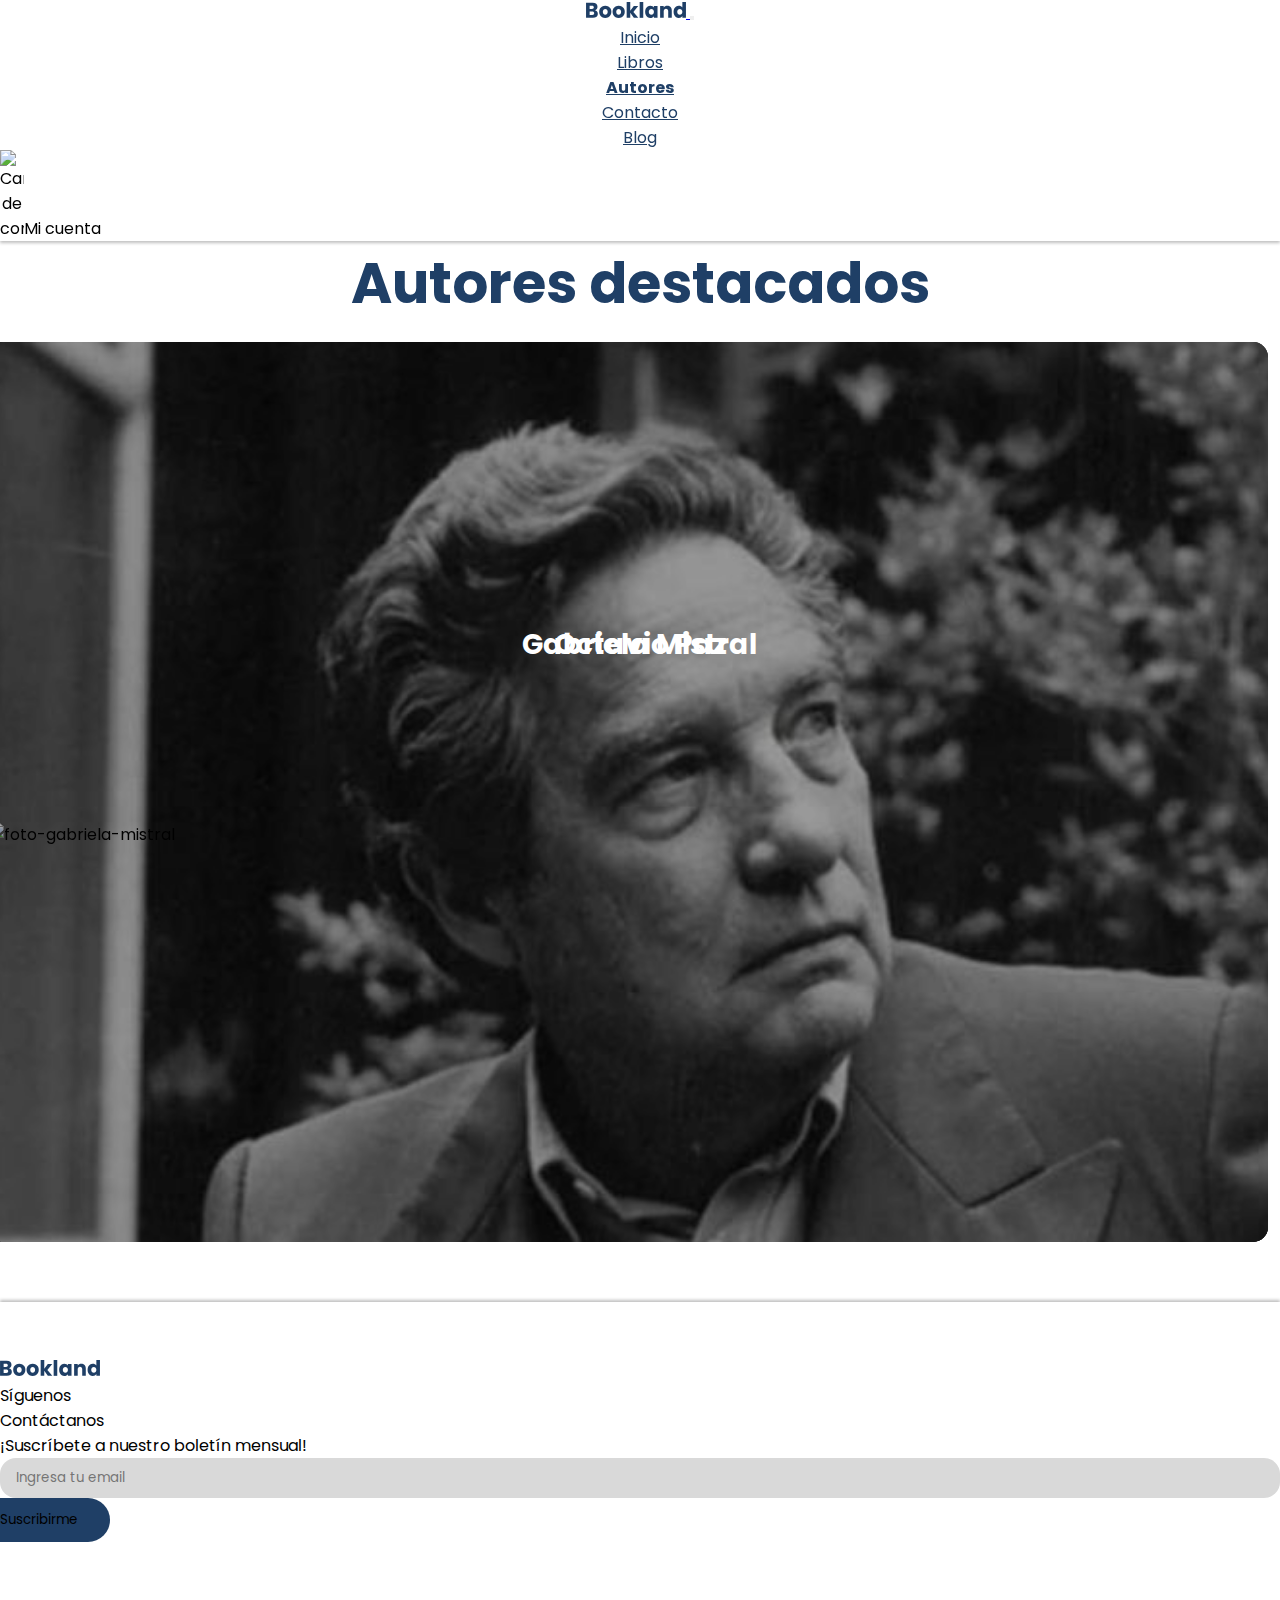
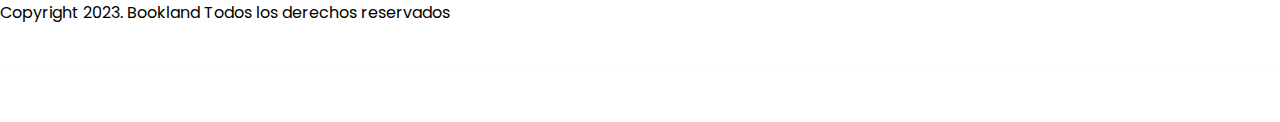
==== commit eb56b4c9: "Estilos y nuevo contenido" ====
--- a/pages/autores.html
+++ b/pages/autores.html
@@ -16,6 +16,11 @@
     />
     <!-- Estilos-->
     <link rel="stylesheet" href="../css/style.css" />
+    <!-- Iconos -->
+    <script
+      src="https://kit.fontawesome.com/d3c2937a4b.js"
+      crossorigin="anonymous"
+    ></script>
   </head>
 
   <body>
@@ -53,21 +58,21 @@
               <li class="nav-item">
                 <a class="nav-link nl" href="../index.html">Inicio</a>
               </li>
-              <div>|</div>
+
               <li class="nav-item">
                 <a class="nav-link nl" href="../pages/libros.html">Libros</a>
               </li>
-              <div>|</div>
+
               <li class="nav-item">
                 <a class="nav-link active nl" href="#">Autores</a>
               </li>
-              <div>|</div>
+
               <li class="nav-item">
                 <a class="nav-link nl" href="../pages/contacto.html"
                   >Contacto</a
                 >
               </li>
-              <div>|</div>
+
               <li class="nav-item">
                 <a class="nav-link nl" href="../pages/blog.html">Blog</a>
               </li>
@@ -86,44 +91,76 @@
       </nav>
     </header>
 
+    <!-- Sección principal -->
     <main>
-      <section id="autores-destacados">
+      <section
+        id="section-autores-destacados"
+        class="container container-cards"
+      >
         <div class="AD-title-wrapper">
           <div>
             <h1 class="subtitle">Autores destacados</h1>
           </div>
         </div>
 
-        <div class="cards-autores-wrapper">
-          <div class="card-autora">
-            <img
-              src="../assets/img/Autores/gabriela-mistral.jpeg"
-              alt="foto-gabriela-mistral"
-            />
-            <h3>Gabriela Mistral</h3>
-          </div>
-
-          <div class="card-autora">
-            <img
-              src="../assets/img/Autores/isabel-allende.jpeg"
-              alt="foto-isabel-allende"
-            />
-            <h3>Isabel Allende</h3>
-          </div>
-
-          <div class="card-autora">
-            <img
-              src="../assets/img/Autores/octavio-paz.jpeg"
-              alt="foto-octavio-paz"
-            />
-            <h3>Octavio Paz</h3>
+        <div class="row">
+          <div class="col-sm-12 col-md-4 col-lg-4">
+            <div class="card card-v bg-dark text-white">
+              <img
+                class="card-img img-fluid"
+                src="../assets/img/Autores/isabel-allende.jpeg"
+                alt="foto-isabel-allende"
+              />
+              <div class="card-img-overlay">
+                <h3 class="card-title">Isabel Allende</h3>
+              </div>
+            </div>
+          </div>
+          <div class="col-sm-12 col-md-4 col-lg-4">
+            <div class="card card-v bg-dark text-white">
+              <img
+                class="card-img img-fluid"
+                src="../assets/img/Autores/gabriela-mistral.png"
+                alt="foto-gabriela-mistral"
+              />
+              <div class="card-img-overlay">
+                <h3 class="card-title">Gabriela Mistral</h3>
+              </div>
+            </div>
+          </div>
+          <div class="col-sm-12 col-md-4 col-lg-4">
+            <div class="card card-v bg-dark text-white">
+              <img
+                class="card-img img-fluid"
+                src="../assets/img/Autores/octavio-paz.jpeg"
+                alt="foto-octavio-paz"
+              />
+              <div class="card-img-overlay">
+                <h3 class="card-title">Octavio Paz</h3>
+              </div>
+            </div>
+          </div>
+        </div>
+
+        <div class="row">
+          <div class="col-sm-12 col-md-4 col-lg-4">
+            <div class="card card-v bg-dark text-white">
+              <img
+                class="card-img img-fluid"
+                src="../assets/img/Autores/gabriela-mistral.jpeg"
+                alt="foto-gabriela-mistral"
+              />
+              <div class="card-img-overlay">
+                <h3 class="card-title">Gabriela Mistral</h3>
+              </div>
+            </div>
           </div>
         </div>
       </section>
     </main>
 
     <!-- Pie de página -->
-    <footer>
+    <footer class="footer">
       <div class="d-flex justify-content-around">
         <div>
           <img
@@ -135,12 +172,17 @@
 
         <div>
           <p>Síguenos</p>
-          <div>
-            <img src="../assets/img/Iconos/facebook.svg" alt="Logo Facebook" />
-            <img
-              src="../assets/img/Iconos/instagram.svg"
-              alt="Logo Instagram"
-            />
+          <div class="social-media-icons-wrapper">
+            <a
+              href="https://www.facebook.com/LibreriaBonillaMX/?locale=es_LA"
+              target="_blank"
+              ><i class="fab fa-facebook"></i
+            ></a>
+            <a
+              href="https://www.instagram.com/libreriabonilla/?hl=es"
+              target="_blank"
+              ><i class="fab fa-instagram"></i
+            ></a>
           </div>
         </div>
 
@@ -167,5 +209,11 @@
         <p>Copyright 2023. Bookland Todos los derechos reservados</p>
       </div>
     </footer>
+    <!-- JavaScript de Bootstrap -->
+    <script
+      src="https://cdn.jsdelivr.net/npm/bootstrap@5.3.0-alpha3/dist/js/bootstrap.bundle.min.js"
+      integrity="sha384-ENjdO4Dr2bkBIFxQpeoTz1HIcje39Wm4jDKdf19U8gI4ddQ3GYNS7NTKfAdVQSZe"
+      crossorigin="anonymous"
+    ></script>
   </body>
 </html>
--- a/css/style.css
+++ b/css/style.css
@@ -14,8 +14,9 @@
   box-shadow: 0px 2px 3px rgba(0, 0, 0, 0.25);
   position: sticky;
   top: 0;
-  background-color: white;
+  background-color: rgba(255, 255, 255, 0.8);
   z-index: 1;
+  backdrop-filter: blur(5px);
 }
 
 /* Estilos nav */
@@ -35,7 +36,7 @@
 }
 
 .ul-gap {
-  gap: 24px;
+  gap: 48px;
 }
 
 .carrito-mi-cuenta-wrapper {
@@ -43,11 +44,29 @@
   align-items: end;
 }
 
-.nav-link {
-  color: #1F3F66;
-}
-
-.nav-link.active {
+.nl {
+  color: #1F3F66 !important;
+  position: relative;
+}
+
+.nl::before {
+  content: "";
+  display: block;
+  position: absolute;
+  bottom: 8px;
+  left: 10%;
+  width: 80%;
+  height: 3px;
+  background-color: #1F3F66;
+  transform: scaleX(0);
+  transition: transform 0.3s ease;
+}
+
+.nl:hover::before {
+  transform: scaleX(1);
+}
+
+.nl.active {
   font-weight: bold;
 }
 
@@ -68,6 +87,10 @@
   grid-template-columns: 1fr 1fr;
   height: calc(100vh - 60px);
   width: 100%;
+  background-image: url(../assets/img/SVGs/wavys-hero-home.svg);
+  background-repeat: no-repeat;
+  background-position: bottom;
+  background-size: contain;
 }
 
 .hero-text-wrapper {
@@ -87,6 +110,10 @@
   font-weight: bold;
   color: #1F3F66;
   margin-bottom: 16px;
+}
+
+.color-perfect {
+  color: #2A568C;
 }
 
 .home-paragraph-wrapper {
@@ -118,6 +145,10 @@
 
 .cta-btn:hover, .cta-btn:active {
   background-color: #9CBFE9 !important;
+}
+
+.wavys-hero-home {
+  z-index: -2;
 }
 
 .hero-dots-wrapper {
@@ -282,7 +313,7 @@
 }
 
 .subtitle {
-  font-size: 40px;
+  font-size: 56px;
   font-weight: bold;
   color: #1F3F66;
   margin-bottom: 16px;
@@ -535,7 +566,69 @@
   width: 100%;
 }
 
+/*Estilos Sección Autores */
+#section-autores-destacados {
+  height: 100%;
+}
+
+.AD-title-wrapper {
+  display: flex;
+  flex-direction: column;
+  justify-content: center;
+  align-items: center;
+  width: 100%;
+}
+
+.row {
+  --bs-gutter-x: 1.5rem;
+  --bs-gutter-y: 0;
+  display: flex;
+  flex-wrap: wrap;
+  margin-top: calc(var(--bs-gutter-y) * -1);
+  margin-right: calc(var(--bs-gutter-x) * -0.5);
+  margin-left: calc(var(--bs-gutter-x) * -0.5);
+}
+
+.card .card-img, .card-v .card-img {
+  width: 100%;
+  height: 100%;
+  border-radius: 15px;
+  object-fit: cover;
+  position: absolute;
+  transition: all 1s;
+  filter: brightness(65%);
+}
+
+.card-img-overlay {
+  position: absolute;
+  top: 0;
+  right: 0;
+  bottom: 0;
+  left: 0;
+  padding: 1rem;
+  border-radius: calc(0.25rem - 1px);
+}
+
+.card, .card-v {
+  border-radius: 15px;
+  width: 100%;
+  height: 50vh;
+  margin-bottom: 30px;
+  border: none;
+}
+
+.card-v h3 {
+  position: relative;
+  top: 70%;
+  font-weight: 700;
+  font-size: 28px;
+  word-wrap: break-word;
+  color: rgb(255, 255, 255);
+  text-align: center;
+}
+
 /* Estilos página de Contacto */
+/* Sección Visítanos */
 #contacto-ubicacion {
   display: grid;
   grid-template-columns: 1fr 1fr;
@@ -551,7 +644,7 @@
 }
 
 .C-text-wrapper div:first-child {
-  max-width: 520px;
+  max-width: 650px;
 }
 
 .bookstore-illustration {
@@ -576,41 +669,30 @@
   height: 100%;
 }
 
-#section-mapa-wrapper {
-  background-color: #ededed;
-  height: auto;
-  margin-bottom: 80px;
-}
-
-.map-title {
-  font-size: 24px;
-  font-weight: normal;
-  color: #2A568C;
-  text-align: center;
-  padding-top: 64px;
-  padding-bottom: 64px;
-  margin-bottom: 0px;
+/* Sección Mapa */
+#section-mapa {
+  height: 30%;
+  margin-bottom: 60px;
+  /*width: 100%;
+  background-image: url(../assets/img/SVGs/wavys-hero-home.svg);
+  background-repeat: no-repeat;
+  background-position: bottom;
+  background-size: cover; */
 }
 
 .mapa-wrapper {
-  padding-bottom: 80px;
+  display: flex;
+  /*justify-content: center;
+  align-items: end;
+  height: 80%;*/
 }
 
 .map {
+  /*position: absolute;
+  width: 840px;
+  height: 560px;*/
+  border-radius: 24px;
   flex-grow: 1;
-}
-
-.title-contacto {
-  font-size: 44px;
-  font-weight: bold;
-  color: #1F3F66;
-  margin-bottom: 16px;
-}
-
-.contact-paragraph-thanks {
-  font-size: 18px;
-  color: #1F3F66;
-  font-weight: 600;
 }
 
 .contacto-mapa {
@@ -623,79 +705,50 @@
   height: 100%;
 }
 
-.contact-wavies-wrapper {
-  position: absolute;
-  width: 100%;
-  height: 100%;
-  overflow: hidden;
-  top: 0;
-  z-index: -1;
-}
-
-#contact-left-top-wavy {
-  position: absolute;
-  left: 0;
-  top: 64px;
-  z-index: -1;
-}
-
-#contact-right-bottom-wavy {
-  position: absolute;
-  right: 0;
-  bottom: 0;
-  z-index: -1;
-}
-
-.blue-space-left {
-  background-color: #1F3F66;
-  position: relative;
-}
-
-#white-circles {
-  position: absolute;
-  top: 40px;
-  right: -5px;
-}
-
-#C-left-wavy-shape {
-  position: absolute;
-  left: 0;
-  bottom: 0;
-}
-
-.contacto-formulario-wrapper h1 {
-  font-weight: 600;
-  font-size: 56px;
-  color: #1F3F66;
-  margin-top: 108px;
-}
-
+/* Sección Formulario */
 #section-contacto-formulario {
   display: grid;
   grid-template-columns: repeat(2, 1fr);
-  height: 100%;
+  gap: 56px;
+  overflow: hidden;
+  margin-bottom: 60px;
+}
+
+.books-pattern {
+  background-image: url(../assets/img/JPEGs/libros-azul.jpg);
+  background-size: cover;
 }
 
 .contacto-formulario-wrapper {
-  margin-left: 80px;
-  min-width: 512px;
+  display: flex;
+  flex-direction: column;
+  justify-content: center;
+  align-items: start;
+  width: 100%;
+}
+
+.contacto-formulario-wrapper h2 {
+  font-weight: 600;
+  font-size: 40px;
+  color: #1F3F66;
+  margin-top: 108px;
 }
 
 .form-label {
   font-weight: 600;
-  font-size: 20px;
+  font-size: 16px;
   color: #1F3F66;
 }
 
 .input, .box-message {
   border: 0;
-  background-color: #D9D9D9;
+  background-color: #F6F8FA;
   display: block;
-  border-radius: 16px;
+  border-radius: 8px;
   padding: 10px 16px;
   margin-top: 6px;
   margin-bottom: 32px;
-  width: 90%;
+  width: 600px;
 }
 
 .box-message {
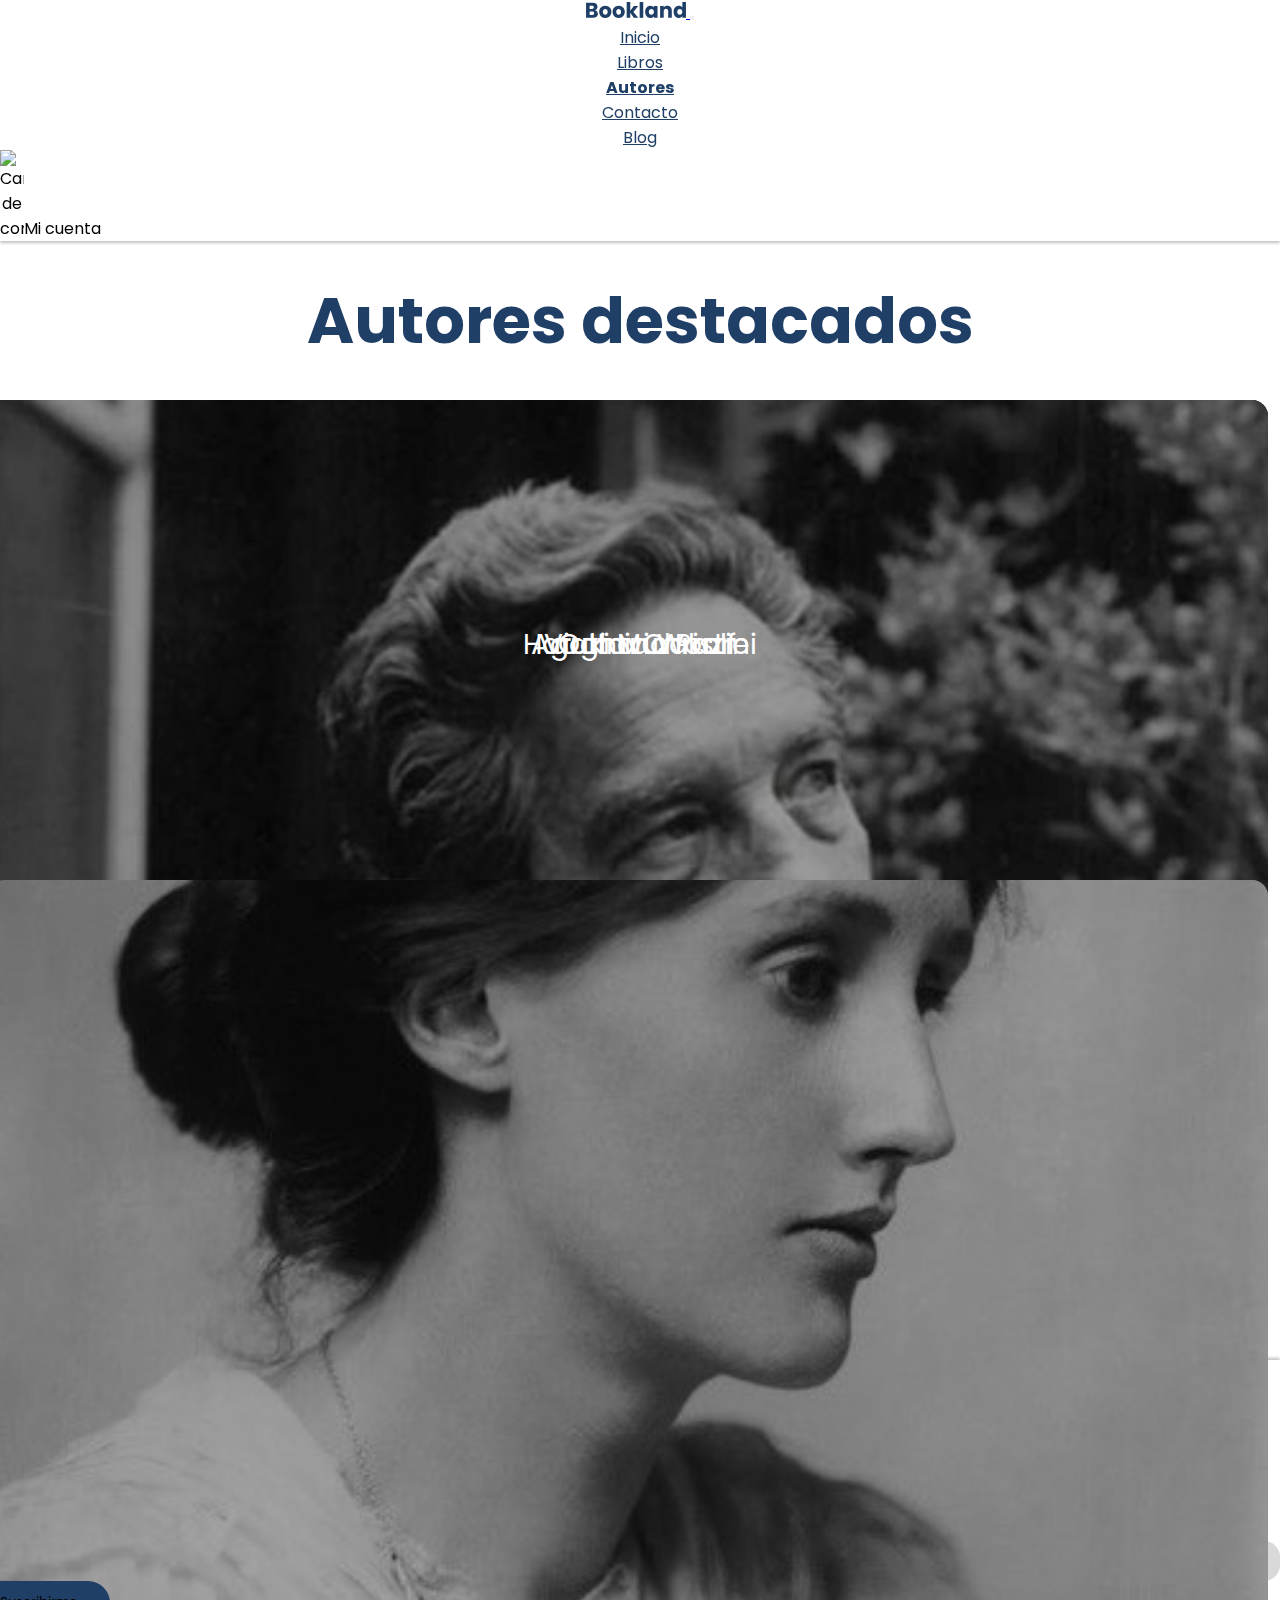
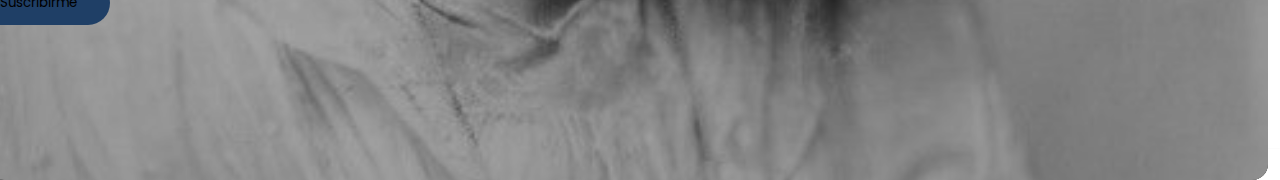
==== commit e18b32fc: "Trabajo de responsive y estilados" ====
--- a/pages/autores.html
+++ b/pages/autores.html
@@ -93,15 +93,18 @@
 
     <!-- Sección principal -->
     <main>
+      <!-- <div class="principal-image-autores-wrapper">
+        <img
+          class="principal-image-autores"
+          src="../assets/img/PNGs/image-escritores.png"
+          alt=""
+        />
+      </div> -->
       <section
         id="section-autores-destacados"
         class="container container-cards"
       >
-        <div class="AD-title-wrapper">
-          <div>
-            <h1 class="subtitle">Autores destacados</h1>
-          </div>
-        </div>
+        <h1 class="autores-title">Autores destacados</h1>
 
         <div class="row">
           <div class="col-sm-12 col-md-4 col-lg-4">
@@ -147,11 +150,35 @@
             <div class="card card-v bg-dark text-white">
               <img
                 class="card-img img-fluid"
-                src="../assets/img/Autores/gabriela-mistral.jpeg"
-                alt="foto-gabriela-mistral"
-              />
-              <div class="card-img-overlay">
-                <h3 class="card-title">Gabriela Mistral</h3>
+                src="../assets/img/Autores/haruki-murakami.jpeg"
+                alt="foto-haruki-murakami"
+              />
+              <div class="card-img-overlay">
+                <h3 class="card-title">Haruki Murakami</h3>
+              </div>
+            </div>
+          </div>
+          <div class="col-sm-12 col-md-4 col-lg-4">
+            <div class="card card-v bg-dark text-white">
+              <img
+                class="card-img img-fluid"
+                src="../assets/img/Autores/agatha-christie.jpeg"
+                alt="foto-agatha-christie"
+              />
+              <div class="card-img-overlay">
+                <h3 class="card-title">Agatha Christie</h3>
+              </div>
+            </div>
+          </div>
+          <div class="col-sm-12 col-md-4 col-lg-4">
+            <div class="card card-v bg-dark text-white">
+              <img
+                class="card-img img-fluid"
+                src="../assets/img/Autores/virginia-woolf.jpeg"
+                alt="foto-virginia-woolf"
+              />
+              <div class="card-img-overlay">
+                <h3 class="card-title">Virginia Woolf</h3>
               </div>
             </div>
           </div>
@@ -188,6 +215,7 @@
 
         <div>
           <p>Contáctanos</p>
+          <p>+52 56604987</p>
         </div>
 
         <div>
--- a/css/style.css
+++ b/css/style.css
@@ -112,10 +112,6 @@
   margin-bottom: 16px;
 }
 
-.color-perfect {
-  color: #2A568C;
-}
-
 .home-paragraph-wrapper {
   max-width: 500px;
 }
@@ -169,13 +165,6 @@
   z-index: -2;
 }
 
-#hero-dots {
-  position: absolute;
-  left: 0;
-  bottom: 0;
-  z-index: -1;
-}
-
 .paragraph-section {
   font-size: 16px;
   font-weight: regular;
@@ -183,14 +172,87 @@
   margin: 8px 0 0 0;
 }
 
-/* Responsive de la Hero Home Index */
-@media screen and (max-width: 991px) {
+/* Responsive mobile */
+@media (max-width: 576px) {
   #hero-home {
-    display: grid;
-    grid-template-columns: 1fr;
-  }
-}
-/* Section Novedades Index */
+    position: relative;
+    display: grid;
+    grid-template-columns: 1fr;
+    height: calc(100vh - 60px);
+    width: 100%;
+    background-image: url(../assets/img/SVGs/wavys-hero-home.svg);
+    background-repeat: no-repeat;
+    background-position: bottom;
+    background-size: contain;
+  }
+  .hero-text-wrapper {
+    display: flex;
+    flex-direction: column;
+    justify-content: center;
+    align-items: center;
+    width: 100%;
+  }
+  .hero-text-wrapper div:first-child {
+    max-width: 415px;
+  }
+  .title-hero-home {
+    font-size: 2.5rem;
+    text-align: center;
+  }
+  .paragraph-section {
+    text-align: center;
+    font-size: 14px;
+  }
+  #atomic-habits-img {
+    width: 240px;
+    height: 320px;
+    margin: auto;
+  }
+  .cta-btn {
+    margin-top: 32px;
+  }
+}
+/* Responsive Tablets */
+@media (max-width: 768px) {
+  #hero-home {
+    position: relative;
+    display: grid;
+    grid-template-columns: 1fr;
+    height: calc(100vh - 60px);
+    width: 100%;
+    background-image: url(../assets/img/SVGs/wavys-hero-home.svg);
+    background-repeat: no-repeat;
+    background-position: bottom;
+    background-size: contain;
+  }
+  .hero-text-wrapper {
+    display: flex;
+    flex-direction: column;
+    justify-content: center;
+    align-items: center;
+    width: 100%;
+  }
+  .hero-text-wrapper div:first-child {
+    max-width: 415px;
+  }
+  .title-hero-home {
+    font-size: 2.5rem;
+    text-align: center;
+  }
+  .paragraph-section {
+    text-align: center;
+    font-size: 14px;
+  }
+  #atomic-habits-img {
+    width: 240px;
+    height: 320px;
+    margin: auto;
+  }
+  .cta-btn {
+    margin-top: 32px;
+  }
+}
+/* Section Novedades */
 #section-novedades {
   position: relative;
   display: grid;
@@ -215,8 +277,8 @@
   justify-content: center;
   align-items: center;
   width: 100%;
-  gap: 40px;
-  overflow: hidden;
+  gap: 64px;
+  margin: 40px auto;
 }
 
 .N-book-card {
@@ -265,15 +327,37 @@
   bottom: 0;
 }
 
-/* Responsive de la Sección Novedades Index */
-@media screen and (max-width: 991px) {
+/* Responsive Novedades Mobile */
+@media screen and (max-width: 576px) {
   #section-novedades {
     display: grid;
     grid-template-columns: 1fr;
-    grid-template-rows: 0.4fr 0.45fr;
-  }
-}
-/* Section descuentos Index */
+    grid-template-rows: auto;
+    margin-bottom: 0;
+  }
+  .content-text {
+    display: flex;
+    flex-direction: column;
+    justify-content: center;
+    align-items: center;
+  }
+}
+/* Responsive Novedades Tablets */
+@media (max-width: 768px) {
+  #section-novedades {
+    display: grid;
+    grid-template-columns: 1fr;
+    grid-template-rows: auto;
+    margin-bottom: 0;
+  }
+  .content-text {
+    display: flex;
+    flex-direction: column;
+    justify-content: center;
+    align-items: center;
+  }
+}
+/* Section Descuentos */
 #section-descuentos {
   position: relative;
   display: grid;
@@ -351,12 +435,52 @@
   bottom: -32px;
 }
 
-/* Responsive de la Sección Descuentos Index */
-@media screen and (max-width: 991px) {
+/* Responsive Descuentos Mobile */
+@media screen and (max-width: 576px) {
   #section-descuentos {
     display: grid;
     grid-template-columns: 1fr;
     grid-template-rows: 0.5fr 0.3fr;
+    height: auto;
+  }
+  .D-img img {
+    width: 400px;
+    height: 400px;
+    margin-bottom: 40px;
+  }
+  .D-text-wrapper {
+    margin-bottom: 150px;
+  }
+  .D-text-wrapper div:first-child {
+    max-width: 360px;
+  }
+  .paragraph-descuentos-index {
+    font-size: 14px;
+    text-align: center;
+  }
+}
+/* Responsive Descuentos Tablets */
+@media (max-width: 768px) {
+  #section-descuentos {
+    display: grid;
+    grid-template-columns: 1fr;
+    grid-template-rows: 0.5fr 0.3fr;
+    height: auto;
+  }
+  .D-img img {
+    width: 400px;
+    height: 400px;
+    margin-bottom: 40px;
+  }
+  .D-text-wrapper {
+    margin-bottom: 150px;
+  }
+  .D-text-wrapper div:first-child {
+    max-width: 360px;
+  }
+  .paragraph-descuentos-index {
+    font-size: 14px;
+    text-align: center;
   }
 }
 /* Section: Bestsellers Index */
@@ -382,15 +506,25 @@
   bottom: 0;
 }
 
-/* Responsive de la Sección Best Sellers Index */
-@media screen and (max-width: 991px) {
+/* Responsive Best Sellers Mobile */
+@media screen and (max-width: 576px) {
   #section-best-sellers {
     display: grid;
     grid-template-columns: 1fr;
     grid-template-rows: 0.4fr 0.5fr;
-  }
-}
-/* Section: Article Blog Index */
+    margin: 40px auto;
+  }
+}
+/* Responsive Best Sellers Tablets */
+@media (max-width: 768px) {
+  #section-best-sellers {
+    display: grid;
+    grid-template-columns: 1fr;
+    grid-template-rows: 0.4fr 0.5fr;
+    margin: 40px auto;
+  }
+}
+/* Section Article Blog */
 #section-article-blog {
   position: relative;
   display: grid;
@@ -439,24 +573,49 @@
   bottom: 0;
 }
 
-/* Responsive de la Sección Article Blog Index */
-@media screen and (max-width: 991px) {
+/* Responsive Article Blog Mobile */
+@media screen and (max-width: 576px) {
   #section-article-blog {
     display: grid;
     grid-template-columns: 1fr;
     grid-template-rows: 0.8fr 1fr;
+  }
+  .AB-text-wrapper div:first-child {
+    max-width: 400px;
+  }
+  .paragraph-article-blog {
+    text-align: center;
   }
   .AB-image {
     height: 100%;
     width: 100%;
   }
 }
-/* Section: Comentarios Clientes Index */
+/* Responsive Article Blog Tablets */
+@media (max-width: 768px) {
+  #section-article-blog {
+    display: grid;
+    grid-template-columns: 1fr;
+    grid-template-rows: 0.8fr 1fr;
+  }
+  .AB-text-wrapper div:first-child {
+    max-width: 400px;
+  }
+  .paragraph-article-blog {
+    text-align: center;
+  }
+  .AB-image {
+    height: 100%;
+    width: 100%;
+  }
+}
+/* Section Comentarios Clientes */
 #section-comentarios-clientes {
   position: relative;
   display: grid;
   grid-template-columns: repeat(2, 1fr);
-  height: 100vh;
+  height: auto;
+  margin: 32px auto;
 }
 
 .CC-text-wrapper {
@@ -549,34 +708,114 @@
   margin-top: 58px;
 }
 
-/* Responsive de la Sección Comentarios Clientes Index */
-@media screen and (max-width: 991px) {
+/* Responsive Comentarios Clientes Mobile */
+@media screen and (max-width: 576px) {
   #section-comentarios-clientes {
     display: grid;
     grid-template-columns: 1fr;
+    margin: 80px auto;
+  }
+  .paragraph-section {
+    margin-bottom: 40px;
+  }
+  .CC-wavy-light-blue {
+    top: 160px;
+  }
+}
+/* Responsive Comentarios CLientes Tablets */
+@media (max-width: 768px) {
+  #section-comentarios-clientes {
+    display: grid;
+    grid-template-columns: 1fr;
+    margin: 80px auto;
+  }
+  .paragraph-section {
+    margin-bottom: 40px;
+  }
+  .CC-wavy-light-blue {
+    top: 160px;
   }
 }
 /* Estilos página de libros */
-.section-books-banner {
-  width: 100%;
-  height: 100%;
-}
-
-.banner-s-books {
-  width: 100%;
-}
-
+.bannersLibros {
+  width: 100%;
+}
+
+.carousel-item {
+  height: 48vh;
+}
+
+.carousel-item img {
+  height: 100%;
+  object-fit: cover;
+}
+
+/* Responsive Novedades Celulares */
+@media (max-width: 576px) {
+  #section-novedades {
+    position: relative;
+    display: grid;
+    grid-template-columns: 1fr;
+    height: 40%;
+    margin: 40px auto;
+  }
+  .N-books-wrapper {
+    display: flex;
+    flex-direction: column;
+    justify-content: center;
+    align-items: center;
+  }
+  #section-best-sellers {
+    position: relative;
+    display: grid;
+    grid-template-columns: 1fr;
+    grid-template-rows: auto;
+    height: auto;
+  }
+}
+/* Responsive Tablets */
+@media (max-width: 768px) {
+  #section-novedades {
+    position: relative;
+    display: grid;
+    grid-template-columns: 1fr;
+    height: 40%;
+    margin: 40px auto;
+  }
+  .N-books-wrapper {
+    display: flex;
+    flex-direction: column;
+    justify-content: center;
+    align-items: center;
+  }
+  #section-best-sellers {
+    position: relative;
+    display: grid;
+    grid-template-columns: 1fr;
+    height: auto;
+  }
+}
 /*Estilos Sección Autores */
+/*.principal-image-autores-wrapper {
+    width: 100%;
+    height: 100%;
+}
+
+.principal-image-autores {
+    width: 100%;
+} 
+*/
 #section-autores-destacados {
-  height: 100%;
-}
-
-.AD-title-wrapper {
-  display: flex;
-  flex-direction: column;
-  justify-content: center;
-  align-items: center;
-  width: 100%;
+  height: auto;
+}
+
+.autores-title {
+  text-align: center;
+  font-size: 4rem;
+  font-weight: bold;
+  color: #1F3F66;
+  padding: 1rem;
+  margin: 1rem;
 }
 
 .row {
@@ -592,7 +831,7 @@
 .card .card-img, .card-v .card-img {
   width: 100%;
   height: 100%;
-  border-radius: 15px;
+  border-radius: 16px;
   object-fit: cover;
   position: absolute;
   transition: all 1s;
@@ -606,11 +845,11 @@
   bottom: 0;
   left: 0;
   padding: 1rem;
-  border-radius: calc(0.25rem - 1px);
+  border-radius: 16px;
 }
 
 .card, .card-v {
-  border-radius: 15px;
+  border-radius: 16px;
   width: 100%;
   height: 50vh;
   margin-bottom: 30px;
@@ -620,7 +859,7 @@
 .card-v h3 {
   position: relative;
   top: 70%;
-  font-weight: 700;
+  font-weight: normal;
   font-size: 28px;
   word-wrap: break-word;
   color: rgb(255, 255, 255);
@@ -643,6 +882,12 @@
   width: 100%;
 }
 
+.invitation-title {
+  font-size: 4rem;
+  font-weight: bold;
+  color: #1F3F66;
+}
+
 .C-text-wrapper div:first-child {
   max-width: 650px;
 }
@@ -671,8 +916,11 @@
 
 /* Sección Mapa */
 #section-mapa {
-  height: 30%;
+  height: 40%;
   margin-bottom: 60px;
+  display: flex;
+  justify-content: center;
+  position: relative;
   /*width: 100%;
   background-image: url(../assets/img/SVGs/wavys-hero-home.svg);
   background-repeat: no-repeat;
@@ -682,27 +930,17 @@
 
 .mapa-wrapper {
   display: flex;
-  /*justify-content: center;
-  align-items: end;
-  height: 80%;*/
+  justify-content: center;
+  align-items: center;
+  background-color: #1F3F66;
+  width: 80%;
+  border-radius: 2rem;
 }
 
 .map {
-  /*position: absolute;
-  width: 840px;
-  height: 560px;*/
-  border-radius: 24px;
-  flex-grow: 1;
-}
-
-.contacto-mapa {
-  width: 539px;
-  height: 418px;
-}
-
-.contacto-mapa iframe {
-  width: 100%;
-  height: 100%;
+  width: 2024px;
+  height: 560px;
+  padding: 32px;
 }
 
 /* Sección Formulario */
@@ -711,12 +949,16 @@
   grid-template-columns: repeat(2, 1fr);
   gap: 56px;
   overflow: hidden;
-  margin-bottom: 60px;
-}
-
-.books-pattern {
-  background-image: url(../assets/img/JPEGs/libros-azul.jpg);
-  background-size: cover;
+  height: auto;
+}
+
+.contact-image {
+  background-image: url(../assets/img/PNGs/contact-image.png);
+  background-size: contain;
+  background-repeat: no-repeat;
+  background-position: center;
+  margin-bottom: 2rem;
+  height: 100%;
 }
 
 .contacto-formulario-wrapper {
@@ -725,13 +967,7 @@
   justify-content: center;
   align-items: start;
   width: 100%;
-}
-
-.contacto-formulario-wrapper h2 {
-  font-weight: 600;
-  font-size: 40px;
-  color: #1F3F66;
-  margin-top: 108px;
+  margin: 2rem 1rem;
 }
 
 .form-label {
@@ -756,25 +992,402 @@
 }
 
 .btn-group-wrapper {
+  width: 600px;
+  margin-bottom: 80px;
+}
+
+/* Responsive de la Página de Contacto */
+/* Responsive Celulares */
+@media (max-width: 576px) {
+  #contacto-ubicacion {
+    display: grid;
+    grid-template-columns: 1fr;
+    height: auto;
+    margin-bottom: 64px;
+  }
+  .C-text-wrapper {
+    display: flex;
+    flex-direction: column;
+    justify-content: center;
+    text-align: center;
+    margin: 32px auto;
+    max-width: 460px;
+  }
+  .invitation-title {
+    text-align: center;
+    font-size: 2.5rem;
+  }
+  .paragraph-invitation-contacto {
+    font-size: 14px;
+  }
+  .bookstore-illustration div:first-child {
+    max-width: 460px;
+  }
+  .map {
+    height: 420px;
+    padding: 24px;
+  }
+  #section-contacto-formulario {
+    display: grid;
+    grid-template-columns: 1fr;
+    gap: 56px;
+    overflow: hidden;
+    height: auto;
+  }
+  .contact-image {
+    display: none;
+  }
+  .contacto-formulario-wrapper {
+    align-items: center;
+  }
+  .input {
+    width: 420px;
+  }
+  .box-message {
+    width: 420px;
+  }
+  .btn-group-wrapper {
+    width: 420px;
+  }
+  .cta-btn {
+    display: flex;
+    justify-content: center;
+    align-items: center;
+    width: 110px;
+    height: 35px;
+    padding: 4px 8px;
+    font-size: 14px;
+    margin-top: 16px;
+  }
+}
+/* Responsive Tablets */
+@media (max-width: 768px) {
+  #contacto-ubicacion {
+    display: grid;
+    grid-template-columns: 1fr;
+    height: auto;
+    margin-bottom: 64px;
+  }
+  .C-text-wrapper {
+    display: flex;
+    flex-direction: column;
+    justify-content: center;
+    text-align: center;
+    margin: 32px auto;
+    max-width: 620px;
+  }
+  .invitation-title {
+    text-align: center;
+    font-size: 4rem;
+  }
+  .paragraph-invitation-contacto {
+    font-size: 16px;
+  }
+  .bookstore-illustration div:first-child {
+    max-width: 460px;
+  }
+  .map {
+    height: 420px;
+    padding: 24px;
+  }
+  #section-contacto-formulario {
+    display: grid;
+    grid-template-columns: 1fr;
+    gap: 56px;
+    overflow: hidden;
+    height: auto;
+  }
+  .contact-image {
+    display: none;
+  }
+  .contacto-formulario-wrapper {
+    align-items: center;
+  }
+  .input {
+    width: 420px;
+  }
+  .box-message {
+    width: 420px;
+  }
+  .btn-group-wrapper {
+    width: 420px;
+  }
+  .cta-btn {
+    display: flex;
+    justify-content: center;
+    align-items: center;
+    width: 110px;
+    height: 35px;
+    padding: 4px 8px;
+    font-size: 14px;
+    margin-top: 16px;
+  }
+}
+/* Artículos Grid */
+.articles-title {
+  text-align: center;
+  font-size: 4rem;
+  font-weight: bold;
+  color: #1F3F66;
+  padding: 1rem;
+  margin: 1rem auto;
+  max-width: 900px;
+}
+
+.articulos {
+  padding-top: 1rem;
+  display: grid;
+  grid-template-columns: repeat(4, 1fr);
+  grid-auto-rows: 280px;
+  grid-template-areas: "img1 img1 img2 img3" "img4 img5 img6 img6";
+  gap: 1rem;
   width: 90%;
-  margin-bottom: 80px;
-}
-
-/* Responsive de la Página de Contacto 
-Sección Contacto Ubicación */
-@media screen and (max-width: 991px) {
-  #contacto-ubicacion {
-    display: grid;
-    grid-template-columns: 1fr;
-    margin: auto 80px;
-  }
-}
-/* Responsive de la Página de Contacto 
-Sección Contacto Formulario */
-@media screen and (max-width: 991px) {
-  #section-contacto-formulario {
-    display: grid;
-    grid-template-columns: 1fr;
+  height: 90%;
+  margin: 0 auto;
+}
+
+.articulos_img {
+  position: absolute;
+  top: 0;
+  width: 100%;
+  height: 100%;
+  object-fit: cover;
+  z-index: -1;
+  filter: brightness(60%);
+}
+
+.articulos_text {
+  padding: 1rem;
+}
+
+.articulos_title {
+  color: #ededed;
+  font-size: 1.5rem;
+}
+
+.articulos_description {
+  color: #ededed;
+  font-size: 13px;
+  margin-bottom: 12px;
+}
+
+.articulos_button {
+  background: none;
+  border: 0;
+  color: #ededed;
+  text-decoration: underline;
+  font-size: 13px;
+}
+
+.articulos_cards {
+  position: relative;
+  cursor: pointer;
+  overflow: hidden;
+  margin-bottom: 0;
+  border-radius: 16px;
+}
+
+.articulos_cards--c1 {
+  grid-area: img1;
+}
+
+.articulos_cards--c2 {
+  grid-area: img2;
+}
+
+.articulos_cards--c3 {
+  grid-area: img3;
+}
+
+.articulos_cards--c4 {
+  grid-area: img4;
+}
+
+.articulos_cards--c5 {
+  grid-area: img5;
+}
+
+.articulos_cards--c6 {
+  grid-area: img6;
+}
+
+.articulos_img {
+  width: 100%;
+  height: 100%;
+  object-fit: cover;
+}
+
+/* Responsive de Artículos-Grid */
+/* Responsive Celulares */
+@media (max-width: 576px) {
+  .articles-title {
+    text-align: center;
+    font-size: 2.5rem;
+    font-weight: bold;
+    color: #1F3F66;
+    padding: 1rem;
+    margin: 8px auto;
+    max-width: 400px;
+  }
+  .articulos {
+    grid-template-columns: 1fr;
+    grid-template-areas: "img1" "img2" "img3" "img4" "img5" "img6";
+    gap: 1rem;
+    height: auto;
+  }
+}
+/* Responsive Tablets */
+@media (max-width: 768px) {
+  .articulos {
+    grid-template-columns: 1fr;
+    grid-template-areas: "img1" "img2" "img3" "img4" "img5" "img6";
+    gap: 1rem;
+    height: auto;
+  }
+}
+/* Sección Video-Blog */
+#section-video-blog {
+  display: grid;
+  grid-template-columns: repeat(2, 1fr);
+  gap: 56px;
+  overflow: hidden;
+  height: 100vh;
+}
+
+.content-video-blog-wrapper {
+  display: flex;
+  flex-direction: column;
+  justify-content: center;
+  align-items: center;
+  width: 100%;
+}
+
+.content-video-blog-wrapper div:first-child {
+  max-width: 560px;
+}
+
+.paragraph-video-blog {
+  margin-bottom: 0;
+}
+
+.video-wrapper {
+  display: flex;
+  justify-content: start;
+  align-items: center;
+  margin: 0 auto;
+  width: 100%;
+  height: 100%;
+}
+
+/* Responsive Sección Video-Blog */
+/* Responsive Celulares */
+@media (max-width: 576px) {
+  #section-video-blog {
+    display: grid;
+    grid-template-columns: 1fr;
+    gap: 24px;
+    overflow: hidden;
+    height: auto;
+    margin: 64px auto;
+  }
+  .content-video-blog-wrapper {
+    display: flex;
+    flex-direction: column;
+    justify-content: center;
+    align-items: center;
+    width: 100%;
+    gap: 16px;
+    margin: 0px auto;
+  }
+  .content-video-blog-wrapper div:first-child {
+    display: flex;
+    flex-direction: column;
+    justify-content: center;
+    align-items: center;
+    max-width: 360px;
+    margin: 16px auto;
+  }
+  .subtitle {
+    font-size: 32px;
+    text-align: center;
+  }
+  .video-wrapper {
+    display: flex;
+    justify-content: center;
+    align-items: center;
+    margin: 0 auto;
+    width: 100%;
+    height: 100%;
+  }
+  .video-beneficios-lectura {
+    width: 460px;
+  }
+  .paragraph-video-blog {
+    font-size: 14px;
+    text-align: center;
+  }
+  .cta-btn {
+    display: flex;
+    justify-content: center;
+    align-items: center;
+    width: 110px;
+    height: 35px;
+    padding: 4px 8px;
+    font-size: 14px;
+    margin-top: 16px;
+  }
+}
+/* Responsive Tablets */
+@media (max-width: 768px) {
+  #section-video-blog {
+    display: grid;
+    grid-template-columns: 1fr;
+    overflow: hidden;
+    height: auto;
+    margin: 64px auto;
+  }
+  .content-video-blog-wrapper {
+    display: flex;
+    flex-direction: column;
+    justify-content: center;
+    align-items: center;
+    width: 100%;
+    gap: 16px;
+    margin: 0px auto;
+  }
+  .content-video-blog-wrapper div:first-child {
+    display: flex;
+    flex-direction: column;
+    justify-content: center;
+    align-items: center;
+    max-width: 600px;
+    margin: 16px auto;
+  }
+  .subtitle {
+    font-size: 40px;
+    text-align: center;
+  }
+  .video-wrapper {
+    display: flex;
+    justify-content: center;
+    align-items: center;
+    margin: 0 auto;
+    width: 100%;
+    height: 100%;
+  }
+  .paragraph-video-blog {
+    font-size: 14px;
+    text-align: center;
+  }
+  .cta-btn {
+    display: flex;
+    justify-content: center;
+    align-items: center;
+    width: 132px;
+    height: 44px;
+    padding: 4px 8px;
+    font-size: 14px;
+    margin-top: 32px;
   }
 }
 /* Estilos del Footer */
@@ -810,4 +1423,31 @@
   transform: translateX(-32px);
 }
 
+/* Responsive Footer Mobile */
+@media screen and (max-width: 576px) {
+  .footer div:first-child {
+    display: flex;
+    flex-direction: column;
+    justify-content: center;
+    align-items: center;
+    gap: 32px;
+  }
+  .copyright-wrapper {
+    text-align: center;
+  }
+}
+/* Responsive Footer Tablets */
+@media (max-width: 768px) {
+  .footer div:first-child {
+    display: flex;
+    flex-direction: column;
+    justify-content: center;
+    align-items: center;
+    gap: 32px;
+  }
+  .copyright-wrapper {
+    text-align: center;
+  }
+}
+
 /*# sourceMappingURL=style.css.map */
